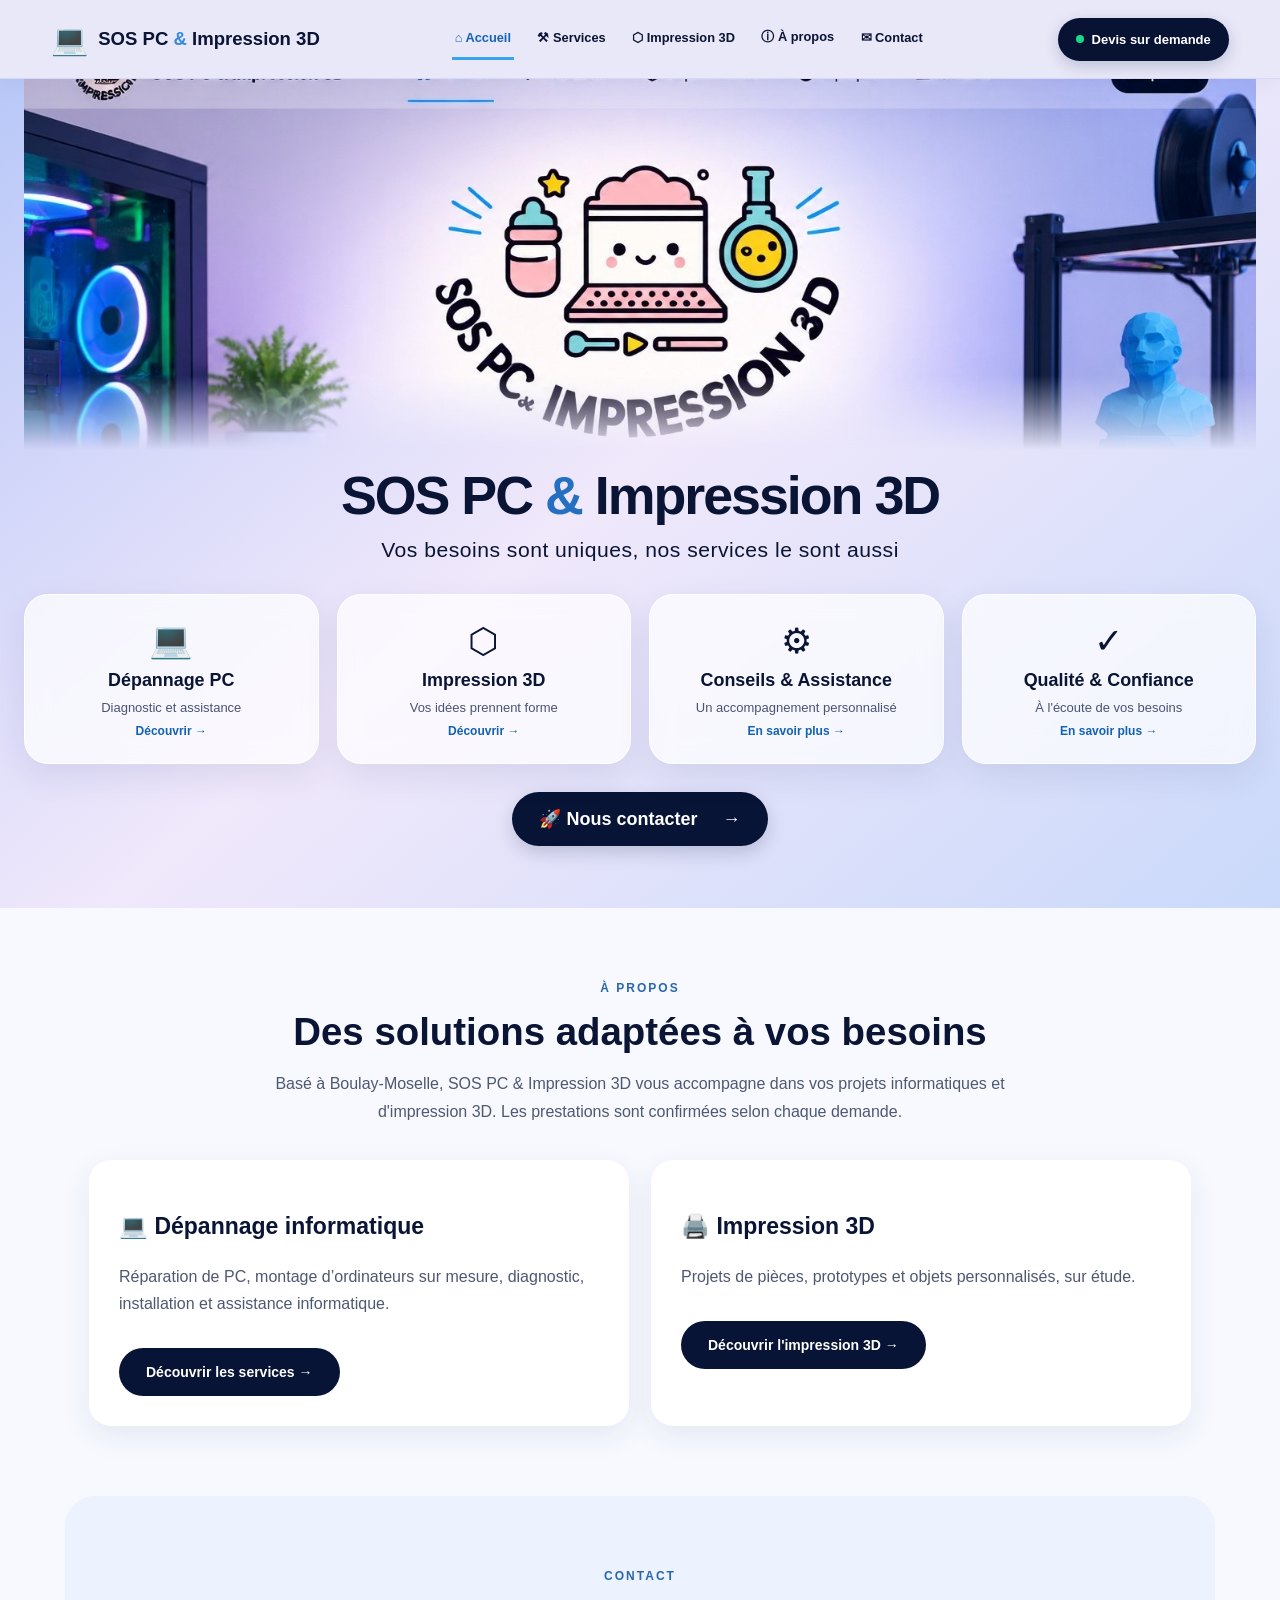
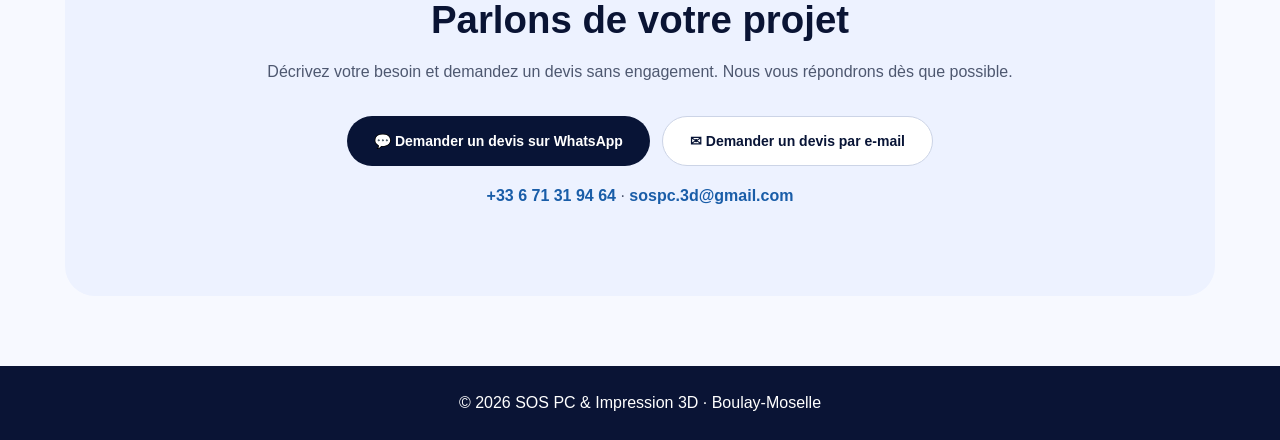
==== index.html @ 157f60ca "Restore original gaming PC and 3D printer hero background" ====
<!doctype html>
<html lang="fr"><head><meta charset="utf-8"><meta name="viewport" content="width=device-width,initial-scale=1"><meta name="theme-color" content="#e7e9ff"><meta name="description" content="Dépannage informatique et impression 3D à Boulay-Moselle. Demandez un devis par WhatsApp ou e-mail."><title>SOS PC & Impression 3D | Accueil</title><link rel="stylesheet" href="style.css"></head>
<body><header class="topbar"><a class="brand" href="index.html"><span class="brand-icon">💻</span><span>SOS PC <span class="amp">&</span> Impression 3D</span></a><nav aria-label="Navigation principale"><a class="active" href="index.html">⌂ Accueil</a><a href="informatique.html">⚒ Services</a><a href="impression-3d.html">⬡ Impression 3D</a><a href="#apropos">ⓘ À propos</a><a href="#contact">✉ Contact</a></nav><a class="availability" href="#contact"><span class="dot"></span>Devis sur demande</a></header>
<main><section class="new-hero" aria-labelledby="hero-title"><div class="hero-art" role="img" aria-label="Ordinateur gaming et imprimante 3D"></div><div class="hero-copy"><h1 id="hero-title">SOS PC <span>&amp;</span> Impression 3D</h1><p>Vos besoins sont uniques, nos services le sont aussi</p></div><div class="hero-cards"><a href="informatique.html" class="service-card"><span class="card-icon">💻</span><strong>Dépannage PC</strong><small>Diagnostic et assistance</small><span class="card-arrow">Découvrir →</span></a><a href="impression-3d.html" class="service-card"><span class="card-icon">⬡</span><strong>Impression 3D</strong><small>Vos idées prennent forme</small><span class="card-arrow">Découvrir →</span></a><a href="informatique.html" class="service-card"><span class="card-icon">⚙</span><strong>Conseils & Assistance</strong><small>Un accompagnement personnalisé</small><span class="card-arrow">En savoir plus →</span></a><a href="#apropos" class="service-card"><span class="card-icon">✓</span><strong>Qualité & Confiance</strong><small>À l'écoute de vos besoins</small><span class="card-arrow">En savoir plus →</span></a></div><a class="hero-cta" href="#contact">🚀 Nous contacter <span>→</span></a></section>
<section class="section" id="apropos"><div class="section-heading"><span class="eyebrow">À PROPOS</span><h2>Des solutions adaptées à vos besoins</h2><p>Basé à Boulay-Moselle, SOS PC & Impression 3D vous accompagne dans vos projets informatiques et d'impression 3D. Les prestations sont confirmées selon chaque demande.</p></div><div class="grid"><article class="tile"><h3>💻 Dépannage informatique</h3><p>Réparation de PC, montage d’ordinateurs sur mesure, diagnostic, installation et assistance informatique.</p><a class="btn" href="informatique.html">Découvrir les services →</a></article><article class="tile"><h3>🖨️ Impression 3D</h3><p>Projets de pièces, prototypes et objets personnalisés, sur étude.</p><a class="btn" href="impression-3d.html">Découvrir l'impression 3D →</a></article></div></section>
<section class="section contact-section" id="contact"><span class="eyebrow">CONTACT</span><h2>Parlons de votre projet</h2><p>Décrivez votre besoin et demandez un devis sans engagement. Nous vous répondrons dès que possible.</p><div class="contact-actions"><a class="btn" target="_blank" rel="noopener" href="https://wa.me/33671319464?text=Bonjour%2C%20je%20souhaite%20demander%20un%20devis%20%C3%A0%20SOS%20PC%20%26%20Impression%203D.">💬 Demander un devis sur WhatsApp</a><a class="btn btn-light" href="mailto:sospc.3d@gmail.com?subject=Demande%20de%20devis%20SOS%20PC">✉ Demander un devis par e-mail</a></div><p><a href="tel:+33671319464">+33 6 71 31 94 64</a> · <a href="mailto:sospc.3d@gmail.com">sospc.3d@gmail.com</a></p></section></main><footer>© 2026 SOS PC & Impression 3D · Boulay-Moselle</footer></body></html>
---- style.css ----
*{box-sizing:border-box}html{scroll-behavior:smooth}body{margin:0;font-family:Inter,Arial,sans-serif;color:#0a1434;background:#f7f9ff}a{text-decoration:none;color:inherit}.topbar{position:relative;z-index:2;display:flex;align-items:center;justify-content:space-between;gap:18px;padding:17px clamp(18px,4vw,62px);background:#e8e8f9;border-bottom:1px solid #d5d9f5;box-shadow:0 4px 24px #11153b0d}.brand{display:flex;align-items:center;gap:10px;font-size:clamp(15px,1.45vw,21px);font-weight:800;white-space:nowrap}.brand-icon{font-size:30px}.amp{color:#3887dc}.topbar nav{display:flex;align-items:center;gap:clamp(10px,1.6vw,28px)}.topbar nav a{font-size:clamp(12px,1vw,16px);font-weight:600;padding:12px 3px;border-bottom:3px solid transparent;white-space:nowrap;transition:color .2s,border-color .2s}.topbar nav a:hover,.topbar nav .active{color:#1764b4;border-color:#38a4eb}.availability{display:flex;align-items:center;gap:8px;background:#081333;color:white;border-radius:30px;padding:14px 18px;font-weight:700;font-size:13px;white-space:nowrap;box-shadow:0 5px 15px #07143b30}.dot{width:8px;height:8px;background:#18d889;border-radius:50%}.new-hero{position:relative;overflow:hidden;text-align:center;background:linear-gradient(140deg,#b9c8f8 0%,#f0e8fb 48%,#cad9fa 100%);padding:0 24px 62px}.hero-art{height:clamp(260px,29vw,450px);max-width:1536px;margin:0 auto;background-image:url('referencia.jpg');background-repeat:no-repeat;background-size:100% auto;background-position:center 10%;mask-image:linear-gradient(to bottom,black 80%,transparent 100%)}.hero-copy{position:relative;margin:-4px auto 28px}.hero-copy h1{font-size:clamp(35px,4.2vw,68px);letter-spacing:-2px;line-height:1.12;margin:0 0 13px}.hero-copy h1 span{color:#256fc1}.hero-copy p{font-size:clamp(16px,1.65vw,25px);letter-spacing:.5px;margin:0}.hero-cards{max-width:1290px;margin:32px auto 28px;display:grid;grid-template-columns:repeat(4,minmax(0,1fr));gap:18px}.service-card{display:flex;flex-direction:column;align-items:center;justify-content:center;min-height:170px;padding:24px 12px;background:#ffffffb8;border:1px solid #ffffffd9;border-radius:24px;box-shadow:0 12px 32px #222b6b18;backdrop-filter:blur(12px);transition:transform .2s,box-shadow .2s}.service-card:hover,.service-card:focus-visible{transform:translateY(-7px);box-shadow:0 18px 35px #222b6b2d;outline:2px solid #6bbaf3}.card-icon{font-size:35px;margin-bottom:9px}.service-card strong{font-size:clamp(15px,1.4vw,22px)}.service-card small{color:#495372;font-size:13px;margin:9px 0}.card-arrow{font-size:12px;color:#1262b1;font-weight:800}.hero-cta,.btn{display:inline-flex;align-items:center;justify-content:center;gap:10px;background:#081436;color:#fff;border-radius:40px;padding:16px 27px;font-weight:800;transition:transform .2s,background .2s}.hero-cta{font-size:18px;box-shadow:0 7px 18px #0814362b}.hero-cta:hover,.btn:hover{background:#165da8;transform:translateY(-2px)}.hero-cta span{margin-left:15px}.section{max-width:1150px;margin:auto;padding:70px 24px}.section-heading{text-align:center;max-width:760px;margin:0 auto 35px}.eyebrow{font-size:12px;letter-spacing:2px;color:#2867b0;font-weight:800}.section h1{font-size:clamp(32px,4vw,52px)}.section h2{font-size:clamp(28px,3vw,42px);margin:14px 0}.section p{line-height:1.7;color:#4e5870}.grid{display:grid;grid-template-columns:repeat(2,minmax(0,1fr));gap:22px}.tile{padding:30px;background:white;border-radius:22px;box-shadow:0 10px 30px #12275414}.tile h3{font-size:23px}.btn{margin-top:15px;font-size:14px}.btn-light{background:white;color:#081436;border:1px solid #ccd4e6}.btn-light:hover{color:white}.contact-section{text-align:center;background:#edf2ff;border-radius:30px;margin-bottom:70px}.contact-actions{display:flex;justify-content:center;flex-wrap:wrap;gap:12px}.contact-section p a{color:#195da8;font-weight:700}footer{background:#0a1435;color:white;text-align:center;padding:28px}.site-header{background:#eef4ff;padding:16px 5%;display:flex;justify-content:space-between;align-items:center;gap:15px;flex-wrap:wrap}.site-header strong{font-size:20px}.site-header nav{display:flex;gap:22px;flex-wrap:wrap}.site-header a:hover{color:#1686d3}input,textarea{display:block;width:100%;padding:13px;margin:10px 0 20px;border:1px solid #c5cce0;border-radius:10px;font:inherit}textarea{min-height:140px}.notice{background:#e6f3ff;padding:14px;border-radius:12px}@media(max-width:1100px){.topbar{flex-wrap:wrap;justify-content:center}.topbar nav{order:3;width:100%;justify-content:center;flex-wrap:wrap}.hero-art{height:clamp(230px,34vw,380px)}}@media(max-width:720px){.topbar{padding:14px}.brand{font-size:16px}.brand-icon{font-size:22px}.availability{padding:10px 12px;font-size:11px}.topbar nav{gap:12px}.topbar nav a{font-size:12px;padding:8px 0}.new-hero{padding:0 16px 45px}.hero-art{height:clamp(150px,32vw,230px);background-size:120% auto;background-position:center 12%}.hero-copy h1{letter-spacing:-1px}.hero-cards{grid-template-columns:repeat(2,minmax(0,1fr));gap:10px;margin-top:26px}.service-card{min-height:155px;padding:15px 8px;border-radius:17px}.card-icon{font-size:29px}.service-card strong{font-size:15px}.service-card small{font-size:11px}.section{padding:45px 18px}.grid{grid-template-columns:1fr}.contact-section{margin:0 12px 35px}.contact-actions{flex-direction:column}.site-header nav{gap:12px;font-size:14px}}@media(max-width:380px){.hero-cards{grid-template-columns:1fr}.topbar nav{gap:9px}.topbar nav a{font-size:11px}}
/* Clean hero: replace former background image containing duplicated navigation */
.hero-illustration{display:flex;align-items:center;justify-content:center;gap:clamp(24px,6vw,90px);padding:42px 12px 12px;min-height:220px}.hero-device{display:grid;place-items:center;width:clamp(100px,18vw,210px);height:clamp(100px,18vw,210px);font-size:clamp(65px,11vw,125px);background:#ffffff9e;border:1px solid #ffffff;border-radius:32px;box-shadow:0 12px 36px #253b6d24}.hero-divider{height:110px;width:2px;background:#7d95c6aa}.hero-copy h1 span{font-size:inherit;font-weight:inherit;line-height:inherit}.hero-copy{margin:15px auto 28px}@media(max-width:720px){.hero-illustration{min-height:140px;padding-top:25px;gap:18px}.hero-divider{height:65px}.hero-device{border-radius:20px}}
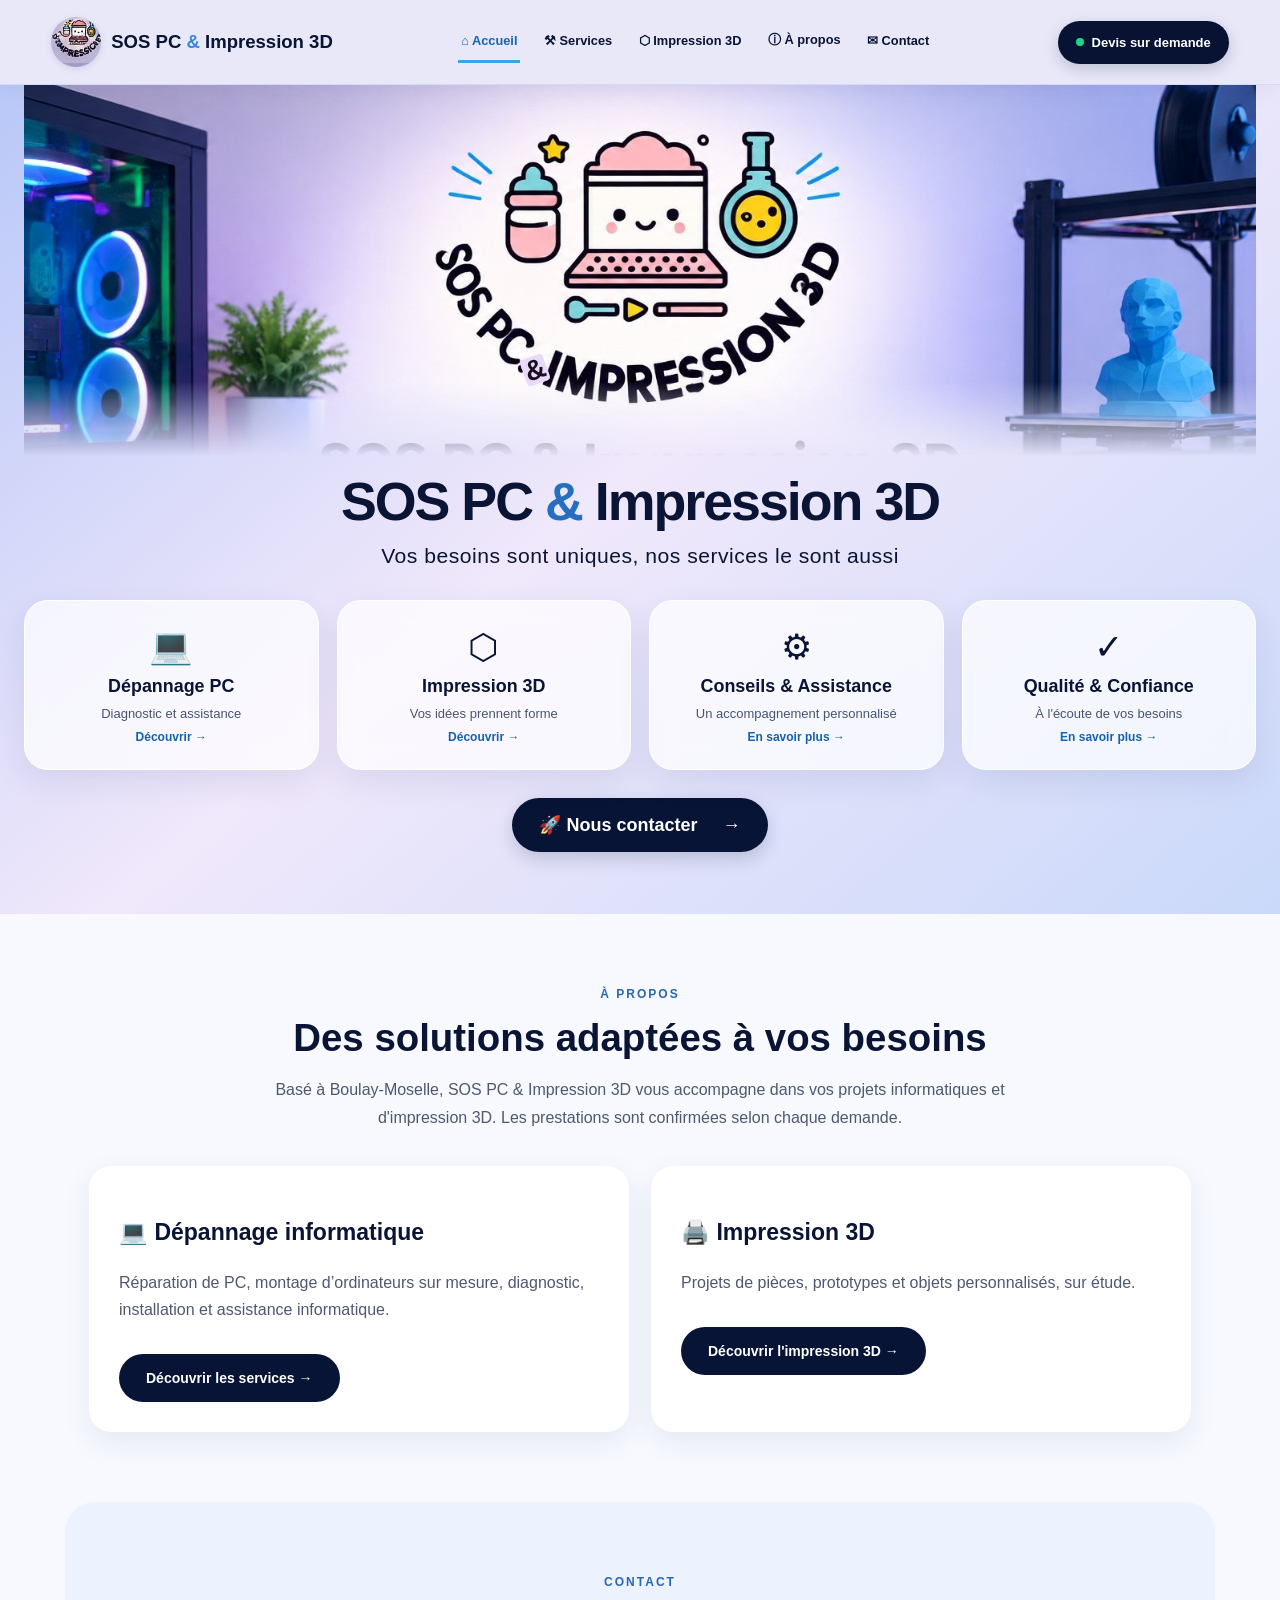
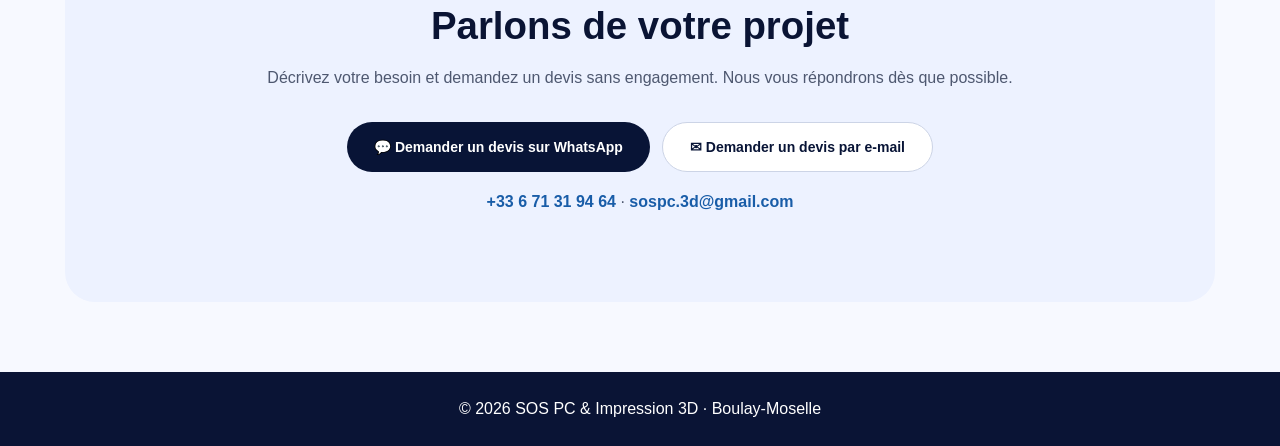
==== commit 95e2a813: "Ajustar logótipo no cabeçalho e enquadramento da imagem principal" ====
--- a/index.html
+++ b/index.html
@@ -1,6 +1,6 @@
 <!doctype html>
 <html lang="fr"><head><meta charset="utf-8"><meta name="viewport" content="width=device-width,initial-scale=1"><meta name="theme-color" content="#e7e9ff"><meta name="description" content="Dépannage informatique et impression 3D à Boulay-Moselle. Demandez un devis par WhatsApp ou e-mail."><title>SOS PC & Impression 3D | Accueil</title><link rel="stylesheet" href="style.css"></head>
-<body><header class="topbar"><a class="brand" href="index.html"><span class="brand-icon">💻</span><span>SOS PC <span class="amp">&</span> Impression 3D</span></a><nav aria-label="Navigation principale"><a class="active" href="index.html">⌂ Accueil</a><a href="informatique.html">⚒ Services</a><a href="impression-3d.html">⬡ Impression 3D</a><a href="#apropos">ⓘ À propos</a><a href="#contact">✉ Contact</a></nav><a class="availability" href="#contact"><span class="dot"></span>Devis sur demande</a></header>
+<body><header class="topbar"><a class="brand" href="index.html"><span class="brand-icon brand-original" role="img" aria-label="Logótipo SOS PC"></span><span>SOS PC <span class="amp">&</span> Impression 3D</span></a><nav aria-label="Navigation principale"><a class="active" href="index.html">⌂ Accueil</a><a href="informatique.html">⚒ Services</a><a href="impression-3d.html">⬡ Impression 3D</a><a href="#apropos">ⓘ À propos</a><a href="#contact">✉ Contact</a></nav><a class="availability" href="#contact"><span class="dot"></span>Devis sur demande</a></header>
 <main><section class="new-hero" aria-labelledby="hero-title"><div class="hero-art" role="img" aria-label="Ordinateur gaming et imprimante 3D"></div><div class="hero-copy"><h1 id="hero-title">SOS PC <span>&amp;</span> Impression 3D</h1><p>Vos besoins sont uniques, nos services le sont aussi</p></div><div class="hero-cards"><a href="informatique.html" class="service-card"><span class="card-icon">💻</span><strong>Dépannage PC</strong><small>Diagnostic et assistance</small><span class="card-arrow">Découvrir →</span></a><a href="impression-3d.html" class="service-card"><span class="card-icon">⬡</span><strong>Impression 3D</strong><small>Vos idées prennent forme</small><span class="card-arrow">Découvrir →</span></a><a href="informatique.html" class="service-card"><span class="card-icon">⚙</span><strong>Conseils & Assistance</strong><small>Un accompagnement personnalisé</small><span class="card-arrow">En savoir plus →</span></a><a href="#apropos" class="service-card"><span class="card-icon">✓</span><strong>Qualité & Confiance</strong><small>À l'écoute de vos besoins</small><span class="card-arrow">En savoir plus →</span></a></div><a class="hero-cta" href="#contact">🚀 Nous contacter <span>→</span></a></section>
 <section class="section" id="apropos"><div class="section-heading"><span class="eyebrow">À PROPOS</span><h2>Des solutions adaptées à vos besoins</h2><p>Basé à Boulay-Moselle, SOS PC & Impression 3D vous accompagne dans vos projets informatiques et d'impression 3D. Les prestations sont confirmées selon chaque demande.</p></div><div class="grid"><article class="tile"><h3>💻 Dépannage informatique</h3><p>Réparation de PC, montage d’ordinateurs sur mesure, diagnostic, installation et assistance informatique.</p><a class="btn" href="informatique.html">Découvrir les services →</a></article><article class="tile"><h3>🖨️ Impression 3D</h3><p>Projets de pièces, prototypes et objets personnalisés, sur étude.</p><a class="btn" href="impression-3d.html">Découvrir l'impression 3D →</a></article></div></section>
 <section class="section contact-section" id="contact"><span class="eyebrow">CONTACT</span><h2>Parlons de votre projet</h2><p>Décrivez votre besoin et demandez un devis sans engagement. Nous vous répondrons dès que possible.</p><div class="contact-actions"><a class="btn" target="_blank" rel="noopener" href="https://wa.me/33671319464?text=Bonjour%2C%20je%20souhaite%20demander%20un%20devis%20%C3%A0%20SOS%20PC%20%26%20Impression%203D.">💬 Demander un devis sur WhatsApp</a><a class="btn btn-light" href="mailto:sospc.3d@gmail.com?subject=Demande%20de%20devis%20SOS%20PC">✉ Demander un devis par e-mail</a></div><p><a href="tel:+33671319464">+33 6 71 31 94 64</a> · <a href="mailto:sospc.3d@gmail.com">sospc.3d@gmail.com</a></p></section></main><footer>© 2026 SOS PC & Impression 3D · Boulay-Moselle</footer></body></html>
--- a/style.css
+++ b/style.css
@@ -1,3 +1,10 @@
 *{box-sizing:border-box}html{scroll-behavior:smooth}body{margin:0;font-family:Inter,Arial,sans-serif;color:#0a1434;background:#f7f9ff}a{text-decoration:none;color:inherit}.topbar{position:relative;z-index:2;display:flex;align-items:center;justify-content:space-between;gap:18px;padding:17px clamp(18px,4vw,62px);background:#e8e8f9;border-bottom:1px solid #d5d9f5;box-shadow:0 4px 24px #11153b0d}.brand{display:flex;align-items:center;gap:10px;font-size:clamp(15px,1.45vw,21px);font-weight:800;white-space:nowrap}.brand-icon{font-size:30px}.amp{color:#3887dc}.topbar nav{display:flex;align-items:center;gap:clamp(10px,1.6vw,28px)}.topbar nav a{font-size:clamp(12px,1vw,16px);font-weight:600;padding:12px 3px;border-bottom:3px solid transparent;white-space:nowrap;transition:color .2s,border-color .2s}.topbar nav a:hover,.topbar nav .active{color:#1764b4;border-color:#38a4eb}.availability{display:flex;align-items:center;gap:8px;background:#081333;color:white;border-radius:30px;padding:14px 18px;font-weight:700;font-size:13px;white-space:nowrap;box-shadow:0 5px 15px #07143b30}.dot{width:8px;height:8px;background:#18d889;border-radius:50%}.new-hero{position:relative;overflow:hidden;text-align:center;background:linear-gradient(140deg,#b9c8f8 0%,#f0e8fb 48%,#cad9fa 100%);padding:0 24px 62px}.hero-art{height:clamp(260px,29vw,450px);max-width:1536px;margin:0 auto;background-image:url('referencia.jpg');background-repeat:no-repeat;background-size:100% auto;background-position:center 10%;mask-image:linear-gradient(to bottom,black 80%,transparent 100%)}.hero-copy{position:relative;margin:-4px auto 28px}.hero-copy h1{font-size:clamp(35px,4.2vw,68px);letter-spacing:-2px;line-height:1.12;margin:0 0 13px}.hero-copy h1 span{color:#256fc1}.hero-copy p{font-size:clamp(16px,1.65vw,25px);letter-spacing:.5px;margin:0}.hero-cards{max-width:1290px;margin:32px auto 28px;display:grid;grid-template-columns:repeat(4,minmax(0,1fr));gap:18px}.service-card{display:flex;flex-direction:column;align-items:center;justify-content:center;min-height:170px;padding:24px 12px;background:#ffffffb8;border:1px solid #ffffffd9;border-radius:24px;box-shadow:0 12px 32px #222b6b18;backdrop-filter:blur(12px);transition:transform .2s,box-shadow .2s}.service-card:hover,.service-card:focus-visible{transform:translateY(-7px);box-shadow:0 18px 35px #222b6b2d;outline:2px solid #6bbaf3}.card-icon{font-size:35px;margin-bottom:9px}.service-card strong{font-size:clamp(15px,1.4vw,22px)}.service-card small{color:#495372;font-size:13px;margin:9px 0}.card-arrow{font-size:12px;color:#1262b1;font-weight:800}.hero-cta,.btn{display:inline-flex;align-items:center;justify-content:center;gap:10px;background:#081436;color:#fff;border-radius:40px;padding:16px 27px;font-weight:800;transition:transform .2s,background .2s}.hero-cta{font-size:18px;box-shadow:0 7px 18px #0814362b}.hero-cta:hover,.btn:hover{background:#165da8;transform:translateY(-2px)}.hero-cta span{margin-left:15px}.section{max-width:1150px;margin:auto;padding:70px 24px}.section-heading{text-align:center;max-width:760px;margin:0 auto 35px}.eyebrow{font-size:12px;letter-spacing:2px;color:#2867b0;font-weight:800}.section h1{font-size:clamp(32px,4vw,52px)}.section h2{font-size:clamp(28px,3vw,42px);margin:14px 0}.section p{line-height:1.7;color:#4e5870}.grid{display:grid;grid-template-columns:repeat(2,minmax(0,1fr));gap:22px}.tile{padding:30px;background:white;border-radius:22px;box-shadow:0 10px 30px #12275414}.tile h3{font-size:23px}.btn{margin-top:15px;font-size:14px}.btn-light{background:white;color:#081436;border:1px solid #ccd4e6}.btn-light:hover{color:white}.contact-section{text-align:center;background:#edf2ff;border-radius:30px;margin-bottom:70px}.contact-actions{display:flex;justify-content:center;flex-wrap:wrap;gap:12px}.contact-section p a{color:#195da8;font-weight:700}footer{background:#0a1435;color:white;text-align:center;padding:28px}.site-header{background:#eef4ff;padding:16px 5%;display:flex;justify-content:space-between;align-items:center;gap:15px;flex-wrap:wrap}.site-header strong{font-size:20px}.site-header nav{display:flex;gap:22px;flex-wrap:wrap}.site-header a:hover{color:#1686d3}input,textarea{display:block;width:100%;padding:13px;margin:10px 0 20px;border:1px solid #c5cce0;border-radius:10px;font:inherit}textarea{min-height:140px}.notice{background:#e6f3ff;padding:14px;border-radius:12px}@media(max-width:1100px){.topbar{flex-wrap:wrap;justify-content:center}.topbar nav{order:3;width:100%;justify-content:center;flex-wrap:wrap}.hero-art{height:clamp(230px,34vw,380px)}}@media(max-width:720px){.topbar{padding:14px}.brand{font-size:16px}.brand-icon{font-size:22px}.availability{padding:10px 12px;font-size:11px}.topbar nav{gap:12px}.topbar nav a{font-size:12px;padding:8px 0}.new-hero{padding:0 16px 45px}.hero-art{height:clamp(150px,32vw,230px);background-size:120% auto;background-position:center 12%}.hero-copy h1{letter-spacing:-1px}.hero-cards{grid-template-columns:repeat(2,minmax(0,1fr));gap:10px;margin-top:26px}.service-card{min-height:155px;padding:15px 8px;border-radius:17px}.card-icon{font-size:29px}.service-card strong{font-size:15px}.service-card small{font-size:11px}.section{padding:45px 18px}.grid{grid-template-columns:1fr}.contact-section{margin:0 12px 35px}.contact-actions{flex-direction:column}.site-header nav{gap:12px;font-size:14px}}@media(max-width:380px){.hero-cards{grid-template-columns:1fr}.topbar nav{gap:9px}.topbar nav a{font-size:11px}}
 /* Clean hero: replace former background image containing duplicated navigation */
 .hero-illustration{display:flex;align-items:center;justify-content:center;gap:clamp(24px,6vw,90px);padding:42px 12px 12px;min-height:220px}.hero-device{display:grid;place-items:center;width:clamp(100px,18vw,210px);height:clamp(100px,18vw,210px);font-size:clamp(65px,11vw,125px);background:#ffffff9e;border:1px solid #ffffff;border-radius:32px;box-shadow:0 12px 36px #253b6d24}.hero-divider{height:110px;width:2px;background:#7d95c6aa}.hero-copy h1 span{font-size:inherit;font-weight:inherit;line-height:inherit}.hero-copy{margin:15px auto 28px}@media(max-width:720px){.hero-illustration{min-height:140px;padding-top:25px;gap:18px}.hero-divider{height:65px}.hero-device{border-radius:20px}}
+
+/* Ajustes do cabeçalho e do enquadramento da imagem original. */
+.brand-original{display:inline-block;flex:0 0 50px;width:50px;height:50px;border-radius:50%;background-image:url('referencia.jpg');background-repeat:no-repeat;background-size:930px auto;background-position:-35px -10px;background-color:#f6eafb;box-shadow:0 2px 7px #1321541a}
+.hero-art{position:relative;background-position:center 19%;}
+/* Reforçar o & minúsculo incorporado no desenho original, sem substituir a imagem. */
+.hero-art::after{content:"&";position:absolute;left:40.5%;top:73%;font-family:Arial,sans-serif;font-size:clamp(19px,2.2vw,34px);font-weight:900;line-height:1;color:#181020;transform:rotate(-20deg);background:#e9dafa;border-radius:4px;padding:0 2px}
+@media(max-width:720px){.brand-original{flex-basis:42px;width:42px;height:42px;background-size:780px auto;background-position:-29px -8px}.hero-art{background-position:center 22%}.hero-art::after{top:69%;left:39%;font-size:clamp(12px,3vw,22px)}}
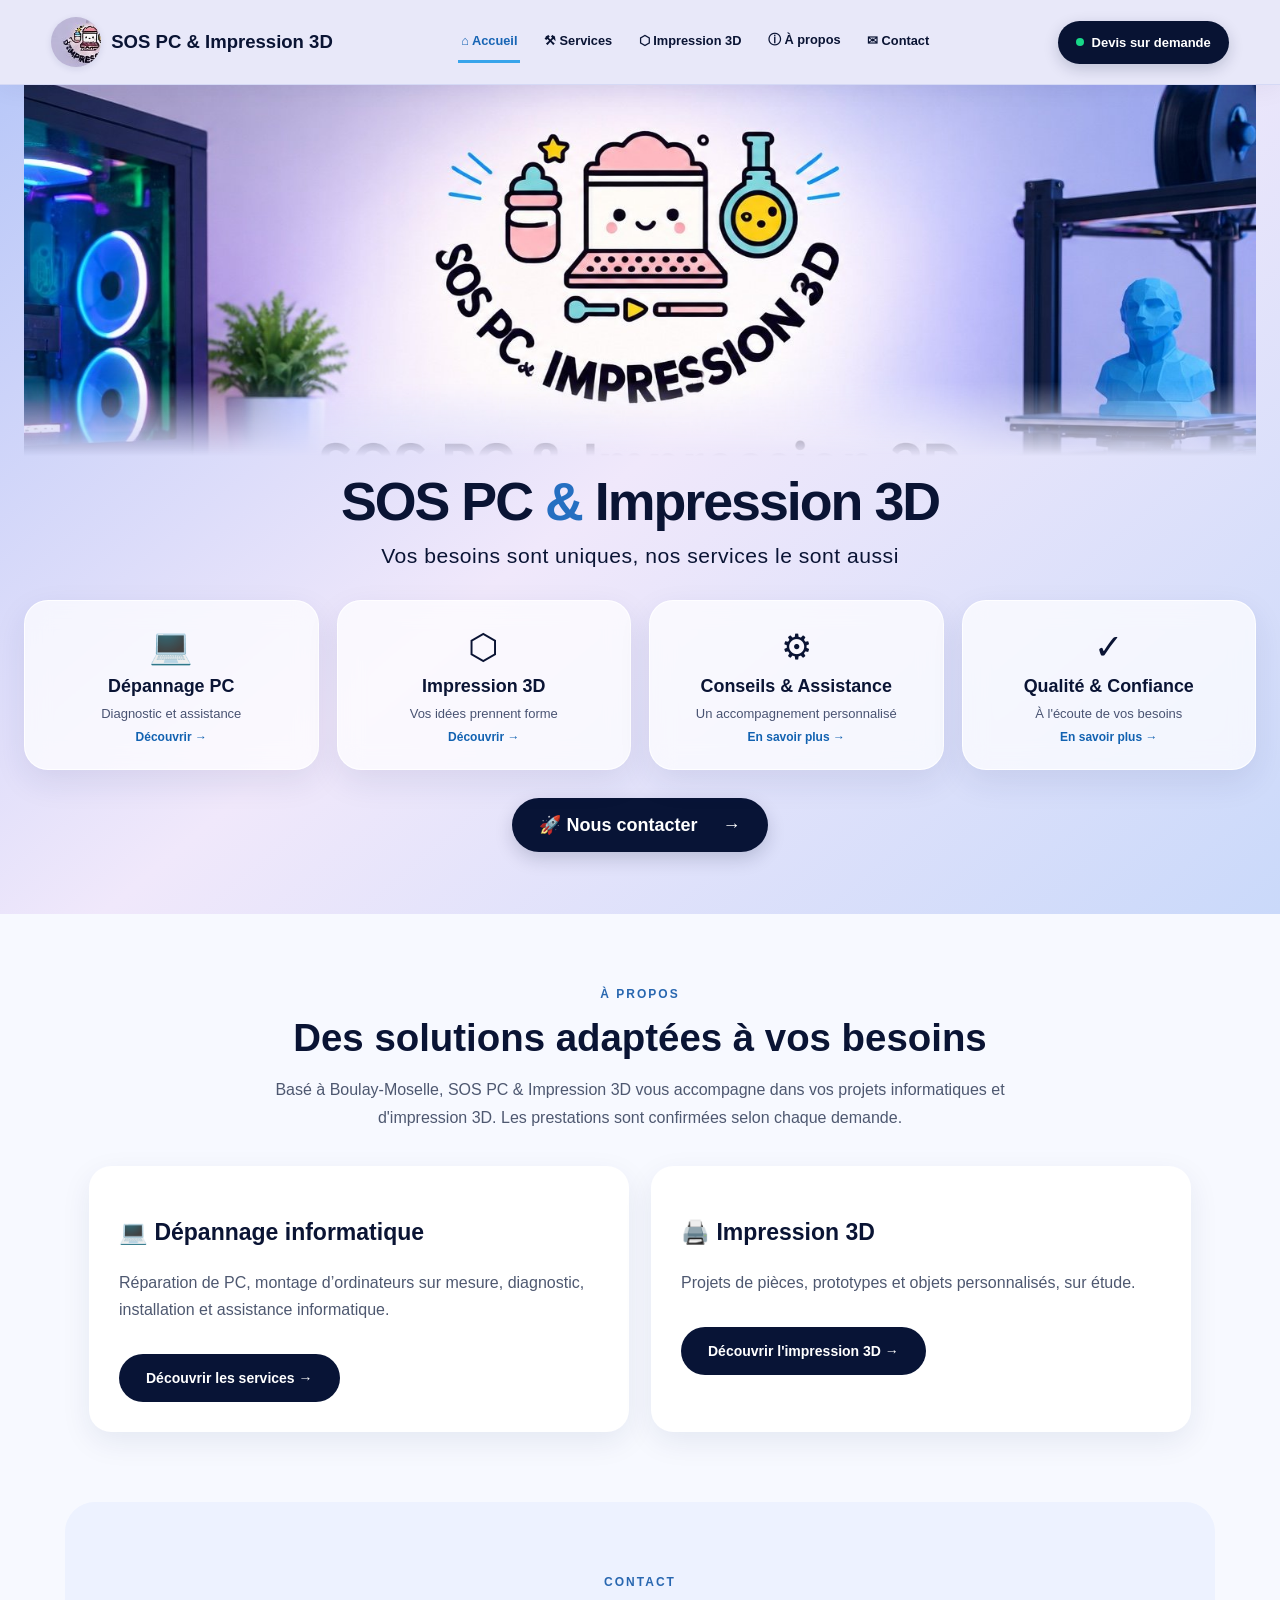
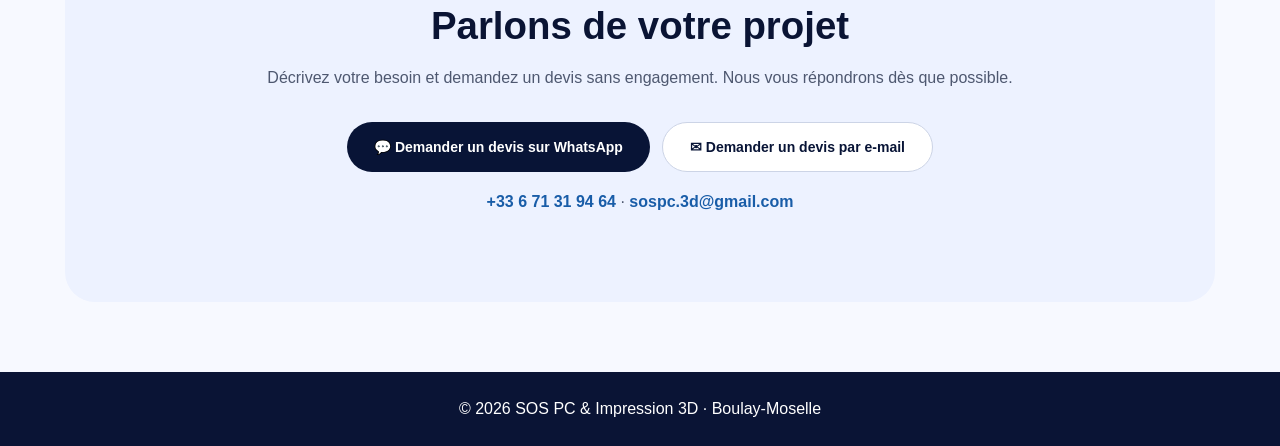
==== commit 22c147ee: "Configure original app logo for iPhone and Android" ====
--- a/index.html
+++ b/index.html
@@ -1,5 +1,5 @@
 <!doctype html>
-<html lang="fr"><head><meta charset="utf-8"><meta name="viewport" content="width=device-width,initial-scale=1"><meta name="theme-color" content="#e7e9ff"><meta name="description" content="Dépannage informatique et impression 3D à Boulay-Moselle. Demandez un devis par WhatsApp ou e-mail."><title>SOS PC & Impression 3D | Accueil</title><link rel="stylesheet" href="style.css"></head>
+<html lang="fr"><head><meta charset="utf-8"><meta name="viewport" content="width=device-width,initial-scale=1"><meta name="theme-color" content="#e7e9ff"><meta name="description" content="Dépannage informatique et impression 3D à Boulay-Moselle. Demandez un devis par WhatsApp ou e-mail."><title>SOS PC & Impression 3D | Accueil</title><link rel="stylesheet" href="style.css"><link rel="icon" type="image/png" sizes="32x32" href="/favicon-32.png?v=20261013"><link rel="apple-touch-icon" sizes="180x180" href="/apple-touch-icon.png?v=20261013"><link rel="manifest" href="/site.webmanifest?v=20261013"><meta name="apple-mobile-web-app-capable" content="yes"><meta name="apple-mobile-web-app-title" content="SOS PC & Impression 3D"></head>
 <body><header class="topbar"><a class="brand" href="index.html"><span class="brand-icon brand-original" role="img" aria-label="Logótipo SOS PC"></span><span>SOS PC <span class="amp">&</span> Impression 3D</span></a><nav aria-label="Navigation principale"><a class="active" href="index.html">⌂ Accueil</a><a href="informatique.html">⚒ Services</a><a href="impression-3d.html">⬡ Impression 3D</a><a href="#apropos">ⓘ À propos</a><a href="#contact">✉ Contact</a></nav><a class="availability" href="#contact"><span class="dot"></span>Devis sur demande</a></header>
 <main><section class="new-hero" aria-labelledby="hero-title"><div class="hero-art" role="img" aria-label="Ordinateur gaming et imprimante 3D"></div><div class="hero-copy"><h1 id="hero-title">SOS PC <span>&amp;</span> Impression 3D</h1><p>Vos besoins sont uniques, nos services le sont aussi</p></div><div class="hero-cards"><a href="informatique.html" class="service-card"><span class="card-icon">💻</span><strong>Dépannage PC</strong><small>Diagnostic et assistance</small><span class="card-arrow">Découvrir →</span></a><a href="impression-3d.html" class="service-card"><span class="card-icon">⬡</span><strong>Impression 3D</strong><small>Vos idées prennent forme</small><span class="card-arrow">Découvrir →</span></a><a href="informatique.html" class="service-card"><span class="card-icon">⚙</span><strong>Conseils & Assistance</strong><small>Un accompagnement personnalisé</small><span class="card-arrow">En savoir plus →</span></a><a href="#apropos" class="service-card"><span class="card-icon">✓</span><strong>Qualité & Confiance</strong><small>À l'écoute de vos besoins</small><span class="card-arrow">En savoir plus →</span></a></div><a class="hero-cta" href="#contact">🚀 Nous contacter <span>→</span></a></section>
 <section class="section" id="apropos"><div class="section-heading"><span class="eyebrow">À PROPOS</span><h2>Des solutions adaptées à vos besoins</h2><p>Basé à Boulay-Moselle, SOS PC & Impression 3D vous accompagne dans vos projets informatiques et d'impression 3D. Les prestations sont confirmées selon chaque demande.</p></div><div class="grid"><article class="tile"><h3>💻 Dépannage informatique</h3><p>Réparation de PC, montage d’ordinateurs sur mesure, diagnostic, installation et assistance informatique.</p><a class="btn" href="informatique.html">Découvrir les services →</a></article><article class="tile"><h3>🖨️ Impression 3D</h3><p>Projets de pièces, prototypes et objets personnalisés, sur étude.</p><a class="btn" href="impression-3d.html">Découvrir l'impression 3D →</a></article></div></section>
--- a/style.css
+++ b/style.css
@@ -1,4 +1,4 @@
-*{box-sizing:border-box}html{scroll-behavior:smooth}body{margin:0;font-family:Inter,Arial,sans-serif;color:#0a1434;background:#f7f9ff}a{text-decoration:none;color:inherit}.topbar{position:relative;z-index:2;display:flex;align-items:center;justify-content:space-between;gap:18px;padding:17px clamp(18px,4vw,62px);background:#e8e8f9;border-bottom:1px solid #d5d9f5;box-shadow:0 4px 24px #11153b0d}.brand{display:flex;align-items:center;gap:10px;font-size:clamp(15px,1.45vw,21px);font-weight:800;white-space:nowrap}.brand-icon{font-size:30px}.amp{color:#3887dc}.topbar nav{display:flex;align-items:center;gap:clamp(10px,1.6vw,28px)}.topbar nav a{font-size:clamp(12px,1vw,16px);font-weight:600;padding:12px 3px;border-bottom:3px solid transparent;white-space:nowrap;transition:color .2s,border-color .2s}.topbar nav a:hover,.topbar nav .active{color:#1764b4;border-color:#38a4eb}.availability{display:flex;align-items:center;gap:8px;background:#081333;color:white;border-radius:30px;padding:14px 18px;font-weight:700;font-size:13px;white-space:nowrap;box-shadow:0 5px 15px #07143b30}.dot{width:8px;height:8px;background:#18d889;border-radius:50%}.new-hero{position:relative;overflow:hidden;text-align:center;background:linear-gradient(140deg,#b9c8f8 0%,#f0e8fb 48%,#cad9fa 100%);padding:0 24px 62px}.hero-art{height:clamp(260px,29vw,450px);max-width:1536px;margin:0 auto;background-image:url('referencia.jpg');background-repeat:no-repeat;background-size:100% auto;background-position:center 10%;mask-image:linear-gradient(to bottom,black 80%,transparent 100%)}.hero-copy{position:relative;margin:-4px auto 28px}.hero-copy h1{font-size:clamp(35px,4.2vw,68px);letter-spacing:-2px;line-height:1.12;margin:0 0 13px}.hero-copy h1 span{color:#256fc1}.hero-copy p{font-size:clamp(16px,1.65vw,25px);letter-spacing:.5px;margin:0}.hero-cards{max-width:1290px;margin:32px auto 28px;display:grid;grid-template-columns:repeat(4,minmax(0,1fr));gap:18px}.service-card{display:flex;flex-direction:column;align-items:center;justify-content:center;min-height:170px;padding:24px 12px;background:#ffffffb8;border:1px solid #ffffffd9;border-radius:24px;box-shadow:0 12px 32px #222b6b18;backdrop-filter:blur(12px);transition:transform .2s,box-shadow .2s}.service-card:hover,.service-card:focus-visible{transform:translateY(-7px);box-shadow:0 18px 35px #222b6b2d;outline:2px solid #6bbaf3}.card-icon{font-size:35px;margin-bottom:9px}.service-card strong{font-size:clamp(15px,1.4vw,22px)}.service-card small{color:#495372;font-size:13px;margin:9px 0}.card-arrow{font-size:12px;color:#1262b1;font-weight:800}.hero-cta,.btn{display:inline-flex;align-items:center;justify-content:center;gap:10px;background:#081436;color:#fff;border-radius:40px;padding:16px 27px;font-weight:800;transition:transform .2s,background .2s}.hero-cta{font-size:18px;box-shadow:0 7px 18px #0814362b}.hero-cta:hover,.btn:hover{background:#165da8;transform:translateY(-2px)}.hero-cta span{margin-left:15px}.section{max-width:1150px;margin:auto;padding:70px 24px}.section-heading{text-align:center;max-width:760px;margin:0 auto 35px}.eyebrow{font-size:12px;letter-spacing:2px;color:#2867b0;font-weight:800}.section h1{font-size:clamp(32px,4vw,52px)}.section h2{font-size:clamp(28px,3vw,42px);margin:14px 0}.section p{line-height:1.7;color:#4e5870}.grid{display:grid;grid-template-columns:repeat(2,minmax(0,1fr));gap:22px}.tile{padding:30px;background:white;border-radius:22px;box-shadow:0 10px 30px #12275414}.tile h3{font-size:23px}.btn{margin-top:15px;font-size:14px}.btn-light{background:white;color:#081436;border:1px solid #ccd4e6}.btn-light:hover{color:white}.contact-section{text-align:center;background:#edf2ff;border-radius:30px;margin-bottom:70px}.contact-actions{display:flex;justify-content:center;flex-wrap:wrap;gap:12px}.contact-section p a{color:#195da8;font-weight:700}footer{background:#0a1435;color:white;text-align:center;padding:28px}.site-header{background:#eef4ff;padding:16px 5%;display:flex;justify-content:space-between;align-items:center;gap:15px;flex-wrap:wrap}.site-header strong{font-size:20px}.site-header nav{display:flex;gap:22px;flex-wrap:wrap}.site-header a:hover{color:#1686d3}input,textarea{display:block;width:100%;padding:13px;margin:10px 0 20px;border:1px solid #c5cce0;border-radius:10px;font:inherit}textarea{min-height:140px}.notice{background:#e6f3ff;padding:14px;border-radius:12px}@media(max-width:1100px){.topbar{flex-wrap:wrap;justify-content:center}.topbar nav{order:3;width:100%;justify-content:center;flex-wrap:wrap}.hero-art{height:clamp(230px,34vw,380px)}}@media(max-width:720px){.topbar{padding:14px}.brand{font-size:16px}.brand-icon{font-size:22px}.availability{padding:10px 12px;font-size:11px}.topbar nav{gap:12px}.topbar nav a{font-size:12px;padding:8px 0}.new-hero{padding:0 16px 45px}.hero-art{height:clamp(150px,32vw,230px);background-size:120% auto;background-position:center 12%}.hero-copy h1{letter-spacing:-1px}.hero-cards{grid-template-columns:repeat(2,minmax(0,1fr));gap:10px;margin-top:26px}.service-card{min-height:155px;padding:15px 8px;border-radius:17px}.card-icon{font-size:29px}.service-card strong{font-size:15px}.service-card small{font-size:11px}.section{padding:45px 18px}.grid{grid-template-columns:1fr}.contact-section{margin:0 12px 35px}.contact-actions{flex-direction:column}.site-header nav{gap:12px;font-size:14px}}@media(max-width:380px){.hero-cards{grid-template-columns:1fr}.topbar nav{gap:9px}.topbar nav a{font-size:11px}}
+*{box-sizing:border-box}html{scroll-behavior:smooth}body{margin:0;font-family:Inter,Arial,sans-serif;color:#0a1434;background:#f7f9ff}a{text-decoration:none;color:inherit}.topbar{position:relative;z-index:2;display:flex;align-items:center;justify-content:space-between;gap:18px;padding:17px clamp(18px,4vw,62px);background:#e8e8f9;border-bottom:1px solid #d5d9f5;box-shadow:0 4px 24px #11153b0d}.brand{display:flex;align-items:center;gap:10px;font-size:clamp(15px,1.45vw,21px);font-weight:800;white-space:nowrap}.brand-icon{font-size:30px}.amp{color:inherit}.topbar nav{display:flex;align-items:center;gap:clamp(10px,1.6vw,28px)}.topbar nav a{font-size:clamp(12px,1vw,16px);font-weight:600;padding:12px 3px;border-bottom:3px solid transparent;white-space:nowrap;transition:color .2s,border-color .2s}.topbar nav a:hover,.topbar nav .active{color:#1764b4;border-color:#38a4eb}.availability{display:flex;align-items:center;gap:8px;background:#081333;color:white;border-radius:30px;padding:14px 18px;font-weight:700;font-size:13px;white-space:nowrap;box-shadow:0 5px 15px #07143b30}.dot{width:8px;height:8px;background:#18d889;border-radius:50%}.new-hero{position:relative;overflow:hidden;text-align:center;background:linear-gradient(140deg,#b9c8f8 0%,#f0e8fb 48%,#cad9fa 100%);padding:0 24px 62px}.hero-art{height:clamp(260px,29vw,450px);max-width:1536px;margin:0 auto;background-image:url('referencia.jpg');background-repeat:no-repeat;background-size:100% auto;background-position:center 10%;mask-image:linear-gradient(to bottom,black 80%,transparent 100%)}.hero-copy{position:relative;margin:-4px auto 28px}.hero-copy h1{font-size:clamp(35px,4.2vw,68px);letter-spacing:-2px;line-height:1.12;margin:0 0 13px}.hero-copy h1 span{color:#256fc1}.hero-copy p{font-size:clamp(16px,1.65vw,25px);letter-spacing:.5px;margin:0}.hero-cards{max-width:1290px;margin:32px auto 28px;display:grid;grid-template-columns:repeat(4,minmax(0,1fr));gap:18px}.service-card{display:flex;flex-direction:column;align-items:center;justify-content:center;min-height:170px;padding:24px 12px;background:#ffffffb8;border:1px solid #ffffffd9;border-radius:24px;box-shadow:0 12px 32px #222b6b18;backdrop-filter:blur(12px);transition:transform .2s,box-shadow .2s}.service-card:hover,.service-card:focus-visible{transform:translateY(-7px);box-shadow:0 18px 35px #222b6b2d;outline:2px solid #6bbaf3}.card-icon{font-size:35px;margin-bottom:9px}.service-card strong{font-size:clamp(15px,1.4vw,22px)}.service-card small{color:#495372;font-size:13px;margin:9px 0}.card-arrow{font-size:12px;color:#1262b1;font-weight:800}.hero-cta,.btn{display:inline-flex;align-items:center;justify-content:center;gap:10px;background:#081436;color:#fff;border-radius:40px;padding:16px 27px;font-weight:800;transition:transform .2s,background .2s}.hero-cta{font-size:18px;box-shadow:0 7px 18px #0814362b}.hero-cta:hover,.btn:hover{background:#165da8;transform:translateY(-2px)}.hero-cta span{margin-left:15px}.section{max-width:1150px;margin:auto;padding:70px 24px}.section-heading{text-align:center;max-width:760px;margin:0 auto 35px}.eyebrow{font-size:12px;letter-spacing:2px;color:#2867b0;font-weight:800}.section h1{font-size:clamp(32px,4vw,52px)}.section h2{font-size:clamp(28px,3vw,42px);margin:14px 0}.section p{line-height:1.7;color:#4e5870}.grid{display:grid;grid-template-columns:repeat(2,minmax(0,1fr));gap:22px}.tile{padding:30px;background:white;border-radius:22px;box-shadow:0 10px 30px #12275414}.tile h3{font-size:23px}.btn{margin-top:15px;font-size:14px}.btn-light{background:white;color:#081436;border:1px solid #ccd4e6}.btn-light:hover{color:white}.contact-section{text-align:center;background:#edf2ff;border-radius:30px;margin-bottom:70px}.contact-actions{display:flex;justify-content:center;flex-wrap:wrap;gap:12px}.contact-section p a{color:#195da8;font-weight:700}footer{background:#0a1435;color:white;text-align:center;padding:28px}.site-header{background:#eef4ff;padding:16px 5%;display:flex;justify-content:space-between;align-items:center;gap:15px;flex-wrap:wrap}.site-header strong{font-size:20px}.site-header nav{display:flex;gap:22px;flex-wrap:wrap}.site-header a:hover{color:#1686d3}input,textarea{display:block;width:100%;padding:13px;margin:10px 0 20px;border:1px solid #c5cce0;border-radius:10px;font:inherit}textarea{min-height:140px}.notice{background:#e6f3ff;padding:14px;border-radius:12px}@media(max-width:1100px){.topbar{flex-wrap:wrap;justify-content:center}.topbar nav{order:3;width:100%;justify-content:center;flex-wrap:wrap}.hero-art{height:clamp(230px,34vw,380px)}}@media(max-width:720px){.topbar{padding:14px}.brand{font-size:16px}.brand-icon{font-size:22px}.availability{padding:10px 12px;font-size:11px}.topbar nav{gap:12px}.topbar nav a{font-size:12px;padding:8px 0}.new-hero{padding:0 16px 45px}.hero-art{height:clamp(150px,32vw,230px);background-size:120% auto;background-position:center 12%}.hero-copy h1{letter-spacing:-1px}.hero-cards{grid-template-columns:repeat(2,minmax(0,1fr));gap:10px;margin-top:26px}.service-card{min-height:155px;padding:15px 8px;border-radius:17px}.card-icon{font-size:29px}.service-card strong{font-size:15px}.service-card small{font-size:11px}.section{padding:45px 18px}.grid{grid-template-columns:1fr}.contact-section{margin:0 12px 35px}.contact-actions{flex-direction:column}.site-header nav{gap:12px;font-size:14px}}@media(max-width:380px){.hero-cards{grid-template-columns:1fr}.topbar nav{gap:9px}.topbar nav a{font-size:11px}}
 /* Clean hero: replace former background image containing duplicated navigation */
 .hero-illustration{display:flex;align-items:center;justify-content:center;gap:clamp(24px,6vw,90px);padding:42px 12px 12px;min-height:220px}.hero-device{display:grid;place-items:center;width:clamp(100px,18vw,210px);height:clamp(100px,18vw,210px);font-size:clamp(65px,11vw,125px);background:#ffffff9e;border:1px solid #ffffff;border-radius:32px;box-shadow:0 12px 36px #253b6d24}.hero-divider{height:110px;width:2px;background:#7d95c6aa}.hero-copy h1 span{font-size:inherit;font-weight:inherit;line-height:inherit}.hero-copy{margin:15px auto 28px}@media(max-width:720px){.hero-illustration{min-height:140px;padding-top:25px;gap:18px}.hero-divider{height:65px}.hero-device{border-radius:20px}}
 
@@ -6,5 +6,10 @@
 .brand-original{display:inline-block;flex:0 0 50px;width:50px;height:50px;border-radius:50%;background-image:url('referencia.jpg');background-repeat:no-repeat;background-size:930px auto;background-position:-35px -10px;background-color:#f6eafb;box-shadow:0 2px 7px #1321541a}
 .hero-art{position:relative;background-position:center 19%;}
 /* Reforçar o & minúsculo incorporado no desenho original, sem substituir a imagem. */
-.hero-art::after{content:"&";position:absolute;left:40.5%;top:73%;font-family:Arial,sans-serif;font-size:clamp(19px,2.2vw,34px);font-weight:900;line-height:1;color:#181020;transform:rotate(-20deg);background:#e9dafa;border-radius:4px;padding:0 2px}
+.hero-art::after{content:"&";position:absolute;left:40.5%;top:73%;font-family:Arial,sans-serif;font-size:clamp(19px,2.2vw,34px);font-weight:900;line-height:1;color:#1c121d;transform:rotate(-20deg);background:transparent;padding:0;text-shadow:none;pointer-events:none}
 @media(max-width:720px){.brand-original{flex-basis:42px;width:42px;height:42px;background-size:780px auto;background-position:-29px -8px}.hero-art{background-position:center 22%}.hero-art::after{top:69%;left:39%;font-size:clamp(12px,3vw,22px)}}
+
+/* Refined original brand crop, preserving the approved artwork. */
+.brand-original{background-position:-24px -4px;background-size:930px auto;background-color:#e8e8f9;border-radius:50%;image-rendering:auto;}
+.hero-art::after{content:none!important;}
+@media(max-width:720px){.brand-original{background-size:780px auto;background-position:-20px -3px;}}
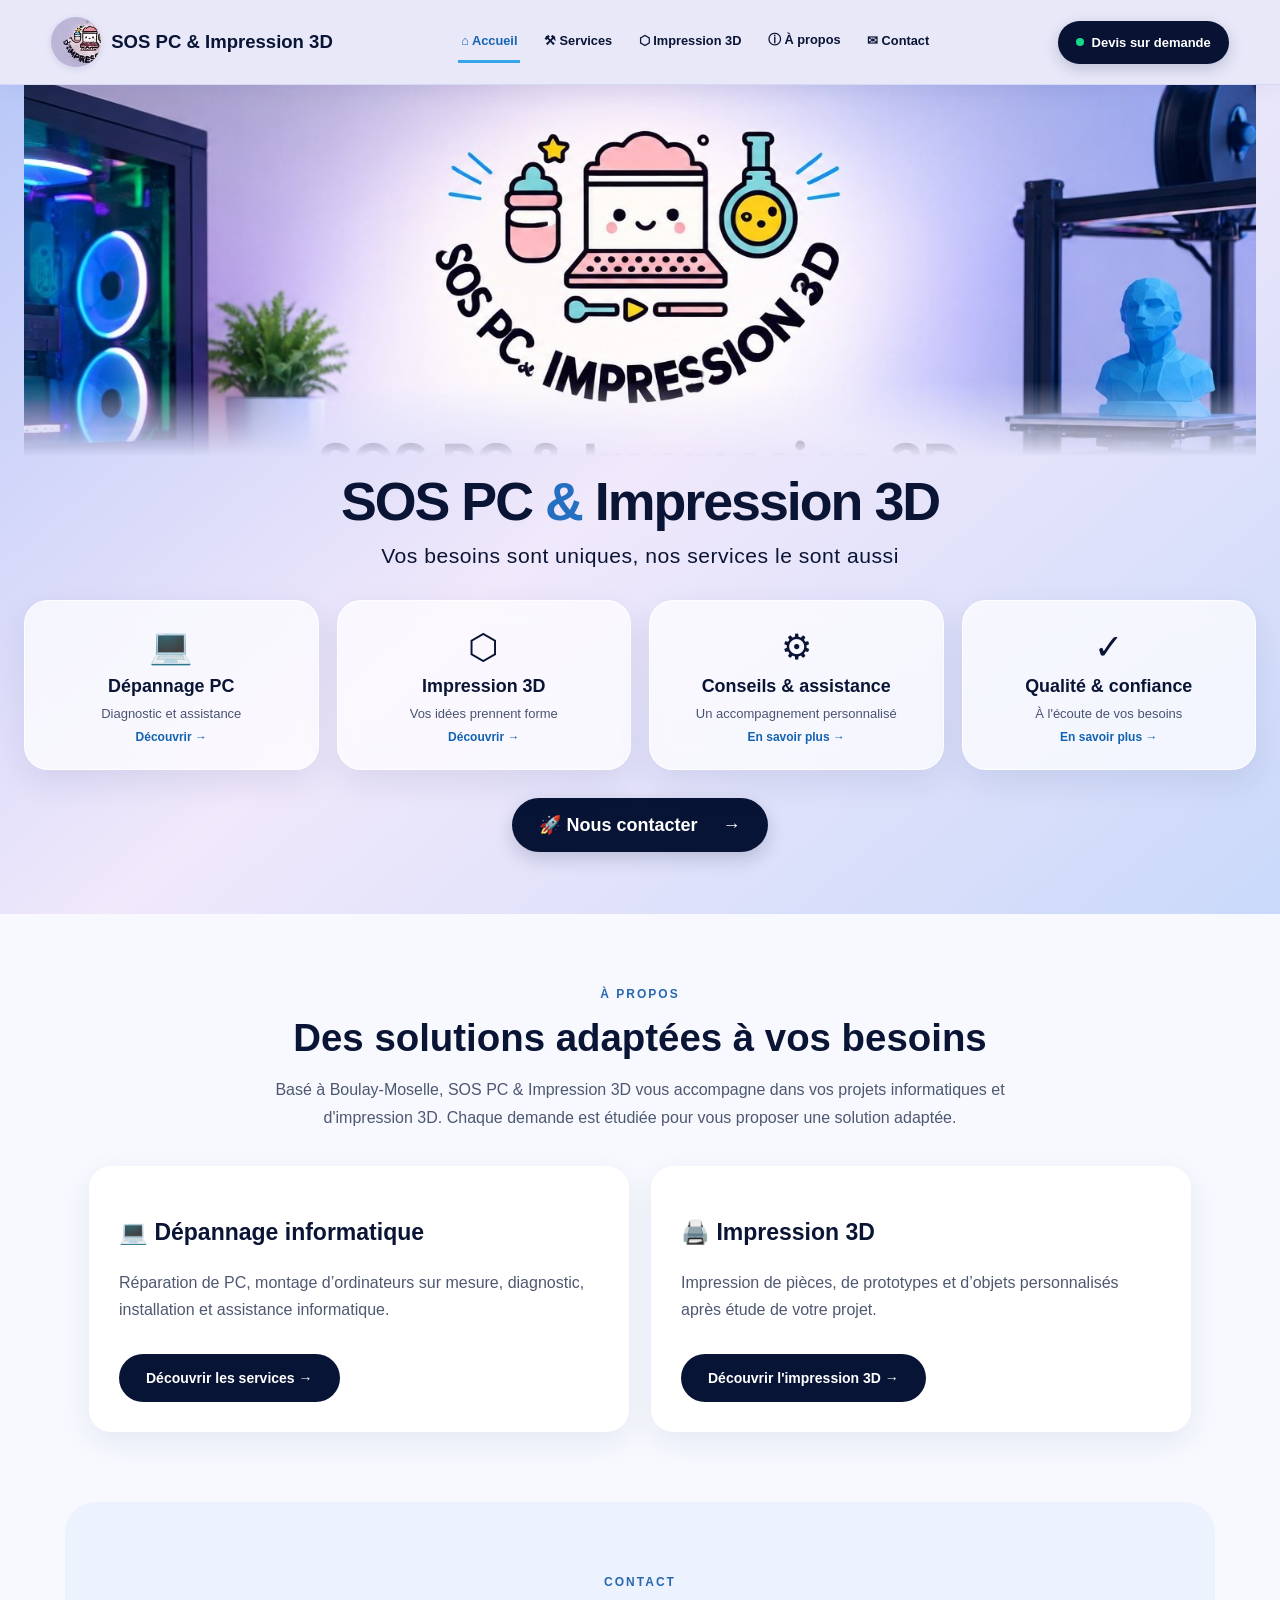
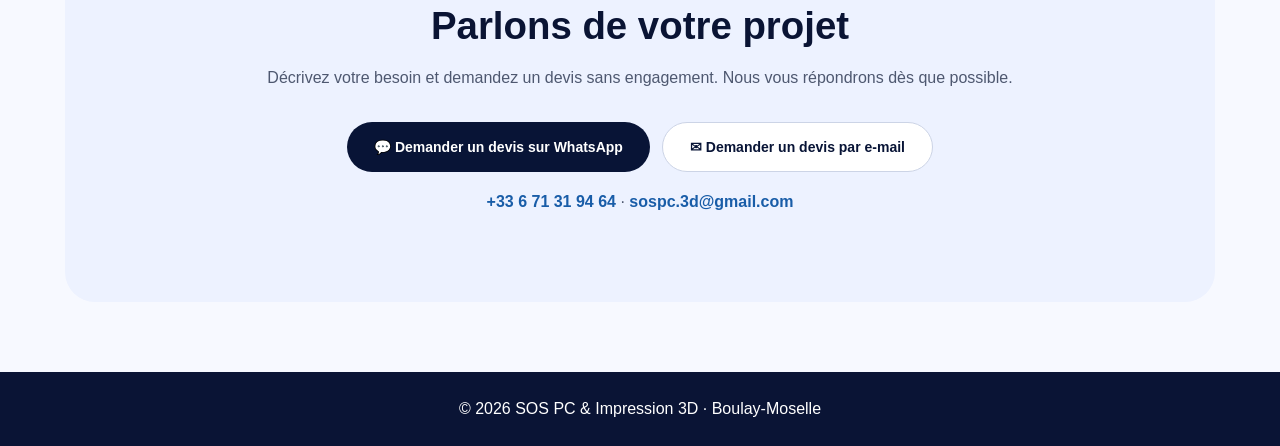
==== commit dc273ea5: "Polish French copy and improve narrow-screen readability" ====
--- a/index.html
+++ b/index.html
@@ -1,6 +1,6 @@
 <!doctype html>
 <html lang="fr"><head><meta charset="utf-8"><meta name="viewport" content="width=device-width,initial-scale=1"><meta name="theme-color" content="#e7e9ff"><meta name="description" content="Dépannage informatique et impression 3D à Boulay-Moselle. Demandez un devis par WhatsApp ou e-mail."><title>SOS PC & Impression 3D | Accueil</title><link rel="stylesheet" href="style.css"><link rel="icon" type="image/png" sizes="32x32" href="/favicon-32.png?v=20261013"><link rel="apple-touch-icon" sizes="180x180" href="/apple-touch-icon.png?v=20261013"><link rel="manifest" href="/site.webmanifest?v=20261013"><meta name="apple-mobile-web-app-capable" content="yes"><meta name="apple-mobile-web-app-title" content="SOS PC & Impression 3D"></head>
-<body><header class="topbar"><a class="brand" href="index.html"><span class="brand-icon brand-original" role="img" aria-label="Logótipo SOS PC"></span><span>SOS PC <span class="amp">&</span> Impression 3D</span></a><nav aria-label="Navigation principale"><a class="active" href="index.html">⌂ Accueil</a><a href="informatique.html">⚒ Services</a><a href="impression-3d.html">⬡ Impression 3D</a><a href="#apropos">ⓘ À propos</a><a href="#contact">✉ Contact</a></nav><a class="availability" href="#contact"><span class="dot"></span>Devis sur demande</a></header>
-<main><section class="new-hero" aria-labelledby="hero-title"><div class="hero-art" role="img" aria-label="Ordinateur gaming et imprimante 3D"></div><div class="hero-copy"><h1 id="hero-title">SOS PC <span>&amp;</span> Impression 3D</h1><p>Vos besoins sont uniques, nos services le sont aussi</p></div><div class="hero-cards"><a href="informatique.html" class="service-card"><span class="card-icon">💻</span><strong>Dépannage PC</strong><small>Diagnostic et assistance</small><span class="card-arrow">Découvrir →</span></a><a href="impression-3d.html" class="service-card"><span class="card-icon">⬡</span><strong>Impression 3D</strong><small>Vos idées prennent forme</small><span class="card-arrow">Découvrir →</span></a><a href="informatique.html" class="service-card"><span class="card-icon">⚙</span><strong>Conseils & Assistance</strong><small>Un accompagnement personnalisé</small><span class="card-arrow">En savoir plus →</span></a><a href="#apropos" class="service-card"><span class="card-icon">✓</span><strong>Qualité & Confiance</strong><small>À l'écoute de vos besoins</small><span class="card-arrow">En savoir plus →</span></a></div><a class="hero-cta" href="#contact">🚀 Nous contacter <span>→</span></a></section>
-<section class="section" id="apropos"><div class="section-heading"><span class="eyebrow">À PROPOS</span><h2>Des solutions adaptées à vos besoins</h2><p>Basé à Boulay-Moselle, SOS PC & Impression 3D vous accompagne dans vos projets informatiques et d'impression 3D. Les prestations sont confirmées selon chaque demande.</p></div><div class="grid"><article class="tile"><h3>💻 Dépannage informatique</h3><p>Réparation de PC, montage d’ordinateurs sur mesure, diagnostic, installation et assistance informatique.</p><a class="btn" href="informatique.html">Découvrir les services →</a></article><article class="tile"><h3>🖨️ Impression 3D</h3><p>Projets de pièces, prototypes et objets personnalisés, sur étude.</p><a class="btn" href="impression-3d.html">Découvrir l'impression 3D →</a></article></div></section>
+<body><header class="topbar"><a class="brand" href="index.html"><span class="brand-icon brand-original" role="img" aria-label="Logo SOS PC & Impression 3D"></span><span>SOS PC <span class="amp">&</span> Impression 3D</span></a><nav aria-label="Navigation principale"><a class="active" aria-current="page" href="index.html">⌂ Accueil</a><a href="informatique.html">⚒ Services</a><a href="impression-3d.html">⬡ Impression 3D</a><a href="#apropos">ⓘ À propos</a><a href="#contact">✉ Contact</a></nav><a class="availability" href="#contact"><span class="dot"></span>Devis sur demande</a></header>
+<main><section class="new-hero" aria-labelledby="hero-title"><div class="hero-art" role="img" aria-label="Ordinateur de jeu et imprimante 3D"></div><div class="hero-copy"><h1 id="hero-title">SOS PC <span>&amp;</span> Impression 3D</h1><p>Vos besoins sont uniques, nos services le sont aussi</p></div><div class="hero-cards"><a href="informatique.html" class="service-card"><span class="card-icon">💻</span><strong>Dépannage PC</strong><small>Diagnostic et assistance</small><span class="card-arrow">Découvrir →</span></a><a href="impression-3d.html" class="service-card"><span class="card-icon">⬡</span><strong>Impression 3D</strong><small>Vos idées prennent forme</small><span class="card-arrow">Découvrir →</span></a><a href="informatique.html" class="service-card"><span class="card-icon">⚙</span><strong>Conseils & assistance</strong><small>Un accompagnement personnalisé</small><span class="card-arrow">En savoir plus →</span></a><a href="#apropos" class="service-card"><span class="card-icon">✓</span><strong>Qualité & confiance</strong><small>À l'écoute de vos besoins</small><span class="card-arrow">En savoir plus →</span></a></div><a class="hero-cta" href="#contact">🚀 Nous contacter <span>→</span></a></section>
+<section class="section" id="apropos"><div class="section-heading"><span class="eyebrow">À PROPOS</span><h2>Des solutions adaptées à vos besoins</h2><p>Basé à Boulay-Moselle, SOS PC & Impression 3D vous accompagne dans vos projets informatiques et d'impression 3D. Chaque demande est étudiée pour vous proposer une solution adaptée.</p></div><div class="grid"><article class="tile"><h3>💻 Dépannage informatique</h3><p>Réparation de PC, montage d’ordinateurs sur mesure, diagnostic, installation et assistance informatique.</p><a class="btn" href="informatique.html">Découvrir les services →</a></article><article class="tile"><h3>🖨️ Impression 3D</h3><p>Impression de pièces, de prototypes et d’objets personnalisés après étude de votre projet.</p><a class="btn" href="impression-3d.html">Découvrir l'impression 3D →</a></article></div></section>
 <section class="section contact-section" id="contact"><span class="eyebrow">CONTACT</span><h2>Parlons de votre projet</h2><p>Décrivez votre besoin et demandez un devis sans engagement. Nous vous répondrons dès que possible.</p><div class="contact-actions"><a class="btn" target="_blank" rel="noopener" href="https://wa.me/33671319464?text=Bonjour%2C%20je%20souhaite%20demander%20un%20devis%20%C3%A0%20SOS%20PC%20%26%20Impression%203D.">💬 Demander un devis sur WhatsApp</a><a class="btn btn-light" href="mailto:sospc.3d@gmail.com?subject=Demande%20de%20devis%20SOS%20PC">✉ Demander un devis par e-mail</a></div><p><a href="tel:+33671319464">+33 6 71 31 94 64</a> · <a href="mailto:sospc.3d@gmail.com">sospc.3d@gmail.com</a></p></section></main><footer>© 2026 SOS PC & Impression 3D · Boulay-Moselle</footer></body></html>
--- a/style.css
+++ b/style.css
@@ -13,3 +13,8 @@
 .brand-original{background-position:-24px -4px;background-size:930px auto;background-color:#e8e8f9;border-radius:50%;image-rendering:auto;}
 .hero-art::after{content:none!important;}
 @media(max-width:720px){.brand-original{background-size:780px auto;background-position:-20px -3px;}}
+
+/* Keep navigation and contact controls readable on narrow screens. */
+@media(max-width:380px){.brand{white-space:normal;min-width:0}.brand>span:last-child{min-width:0}.site-header strong{overflow-wrap:anywhere}.btn{max-width:100%;text-align:center}.section p a{overflow-wrap:anywhere}}
+a:focus-visible{outline:3px solid #1764b4;outline-offset:4px}
+@media(prefers-reduced-motion:reduce){html{scroll-behavior:auto}a{transition:none!important}}
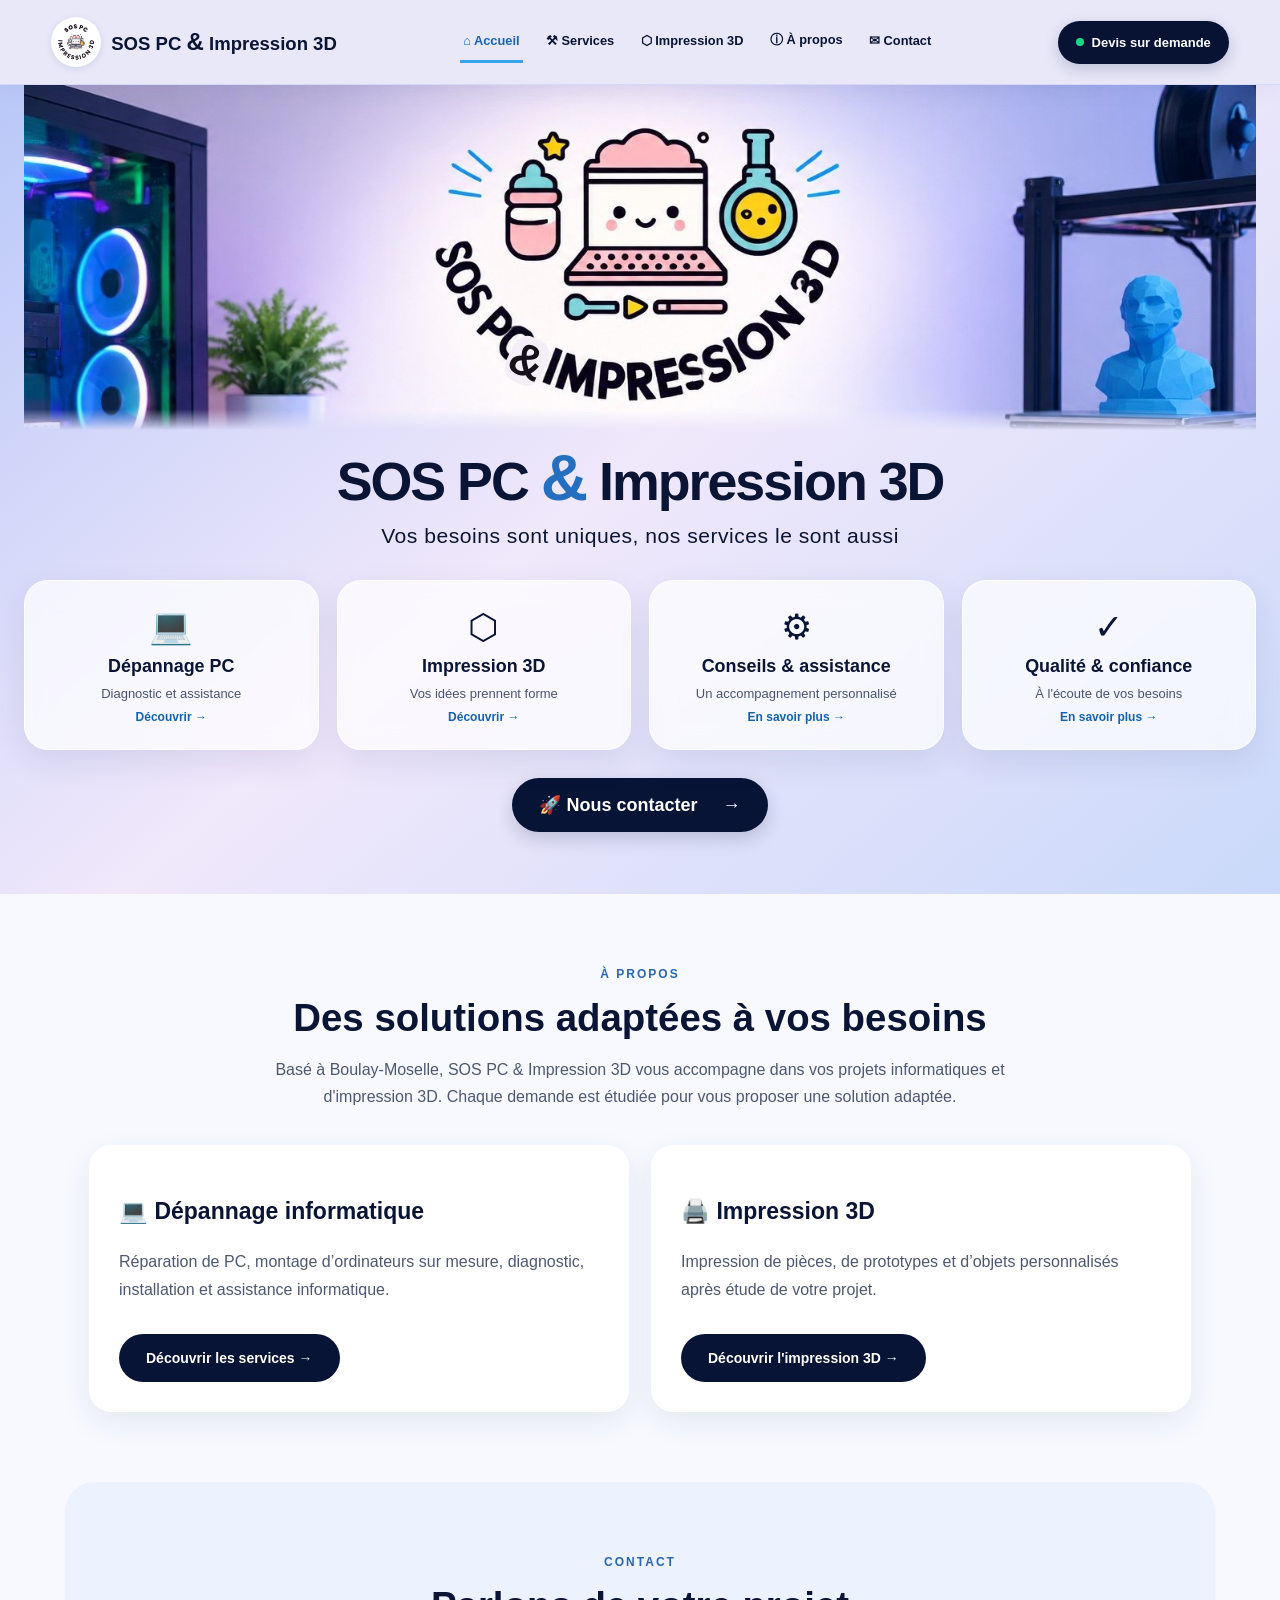
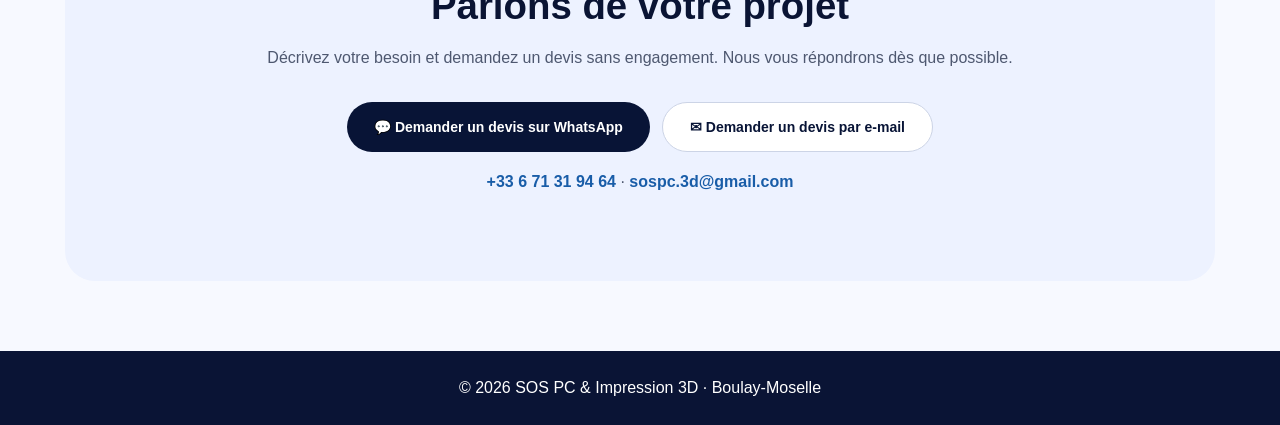
==== commit f44d5405: "Refresh cached styles so mobile loads corrected logo and hero" ====
--- a/index.html
+++ b/index.html
@@ -1,5 +1,5 @@
 <!doctype html>
-<html lang="fr"><head><meta charset="utf-8"><meta name="viewport" content="width=device-width,initial-scale=1"><meta name="theme-color" content="#e7e9ff"><meta name="description" content="Dépannage informatique et impression 3D à Boulay-Moselle. Demandez un devis par WhatsApp ou e-mail."><title>SOS PC & Impression 3D | Accueil</title><link rel="stylesheet" href="style.css"><link rel="icon" type="image/png" sizes="32x32" href="/favicon-32.png?v=20261013"><link rel="apple-touch-icon" sizes="180x180" href="/apple-touch-icon.png?v=20261013"><link rel="manifest" href="/site.webmanifest?v=20261013"><meta name="apple-mobile-web-app-capable" content="yes"><meta name="apple-mobile-web-app-title" content="SOS PC & Impression 3D"></head>
+<html lang="fr"><head><meta charset="utf-8"><meta name="viewport" content="width=device-width,initial-scale=1"><meta name="theme-color" content="#e7e9ff"><meta name="description" content="Dépannage informatique et impression 3D à Boulay-Moselle. Demandez un devis par WhatsApp ou e-mail."><title>SOS PC & Impression 3D | Accueil</title><link rel="stylesheet" href="style.css?v=20261013-0717"><link rel="icon" type="image/png" sizes="32x32" href="/favicon-32.png?v=20261013"><link rel="apple-touch-icon" sizes="180x180" href="/apple-touch-icon.png?v=20261013"><link rel="manifest" href="/site.webmanifest?v=20261013"><meta name="apple-mobile-web-app-capable" content="yes"><meta name="apple-mobile-web-app-title" content="SOS PC & Impression 3D"></head>
 <body><header class="topbar"><a class="brand" href="index.html"><span class="brand-icon brand-original" role="img" aria-label="Logo SOS PC & Impression 3D"></span><span>SOS PC <span class="amp">&</span> Impression 3D</span></a><nav aria-label="Navigation principale"><a class="active" aria-current="page" href="index.html">⌂ Accueil</a><a href="informatique.html">⚒ Services</a><a href="impression-3d.html">⬡ Impression 3D</a><a href="#apropos">ⓘ À propos</a><a href="#contact">✉ Contact</a></nav><a class="availability" href="#contact"><span class="dot"></span>Devis sur demande</a></header>
 <main><section class="new-hero" aria-labelledby="hero-title"><div class="hero-art" role="img" aria-label="Ordinateur de jeu et imprimante 3D"></div><div class="hero-copy"><h1 id="hero-title">SOS PC <span>&amp;</span> Impression 3D</h1><p>Vos besoins sont uniques, nos services le sont aussi</p></div><div class="hero-cards"><a href="informatique.html" class="service-card"><span class="card-icon">💻</span><strong>Dépannage PC</strong><small>Diagnostic et assistance</small><span class="card-arrow">Découvrir →</span></a><a href="impression-3d.html" class="service-card"><span class="card-icon">⬡</span><strong>Impression 3D</strong><small>Vos idées prennent forme</small><span class="card-arrow">Découvrir →</span></a><a href="informatique.html" class="service-card"><span class="card-icon">⚙</span><strong>Conseils & assistance</strong><small>Un accompagnement personnalisé</small><span class="card-arrow">En savoir plus →</span></a><a href="#apropos" class="service-card"><span class="card-icon">✓</span><strong>Qualité & confiance</strong><small>À l'écoute de vos besoins</small><span class="card-arrow">En savoir plus →</span></a></div><a class="hero-cta" href="#contact">🚀 Nous contacter <span>→</span></a></section>
 <section class="section" id="apropos"><div class="section-heading"><span class="eyebrow">À PROPOS</span><h2>Des solutions adaptées à vos besoins</h2><p>Basé à Boulay-Moselle, SOS PC & Impression 3D vous accompagne dans vos projets informatiques et d'impression 3D. Chaque demande est étudiée pour vous proposer une solution adaptée.</p></div><div class="grid"><article class="tile"><h3>💻 Dépannage informatique</h3><p>Réparation de PC, montage d’ordinateurs sur mesure, diagnostic, installation et assistance informatique.</p><a class="btn" href="informatique.html">Découvrir les services →</a></article><article class="tile"><h3>🖨️ Impression 3D</h3><p>Impression de pièces, de prototypes et d’objets personnalisés après étude de votre projet.</p><a class="btn" href="impression-3d.html">Découvrir l'impression 3D →</a></article></div></section>
--- a/style.css
+++ b/style.css
@@ -11,10 +11,22 @@
 
 /* Refined original brand crop, preserving the approved artwork. */
 .brand-original{background-position:-24px -4px;background-size:930px auto;background-color:#e8e8f9;border-radius:50%;image-rendering:auto;}
-.hero-art::after{content:none!important;}
+.hero-art::after{content:none;}
 @media(max-width:720px){.brand-original{background-size:780px auto;background-position:-20px -3px;}}
 
 /* Keep navigation and contact controls readable on narrow screens. */
 @media(max-width:380px){.brand{white-space:normal;min-width:0}.brand>span:last-child{min-width:0}.site-header strong{overflow-wrap:anywhere}.btn{max-width:100%;text-align:center}.section p a{overflow-wrap:anywhere}}
 a:focus-visible{outline:3px solid #1764b4;outline-offset:4px}
 @media(prefers-reduced-motion:reduce){html{scroll-behavior:auto}a{transition:none!important}}
+
+/* Center the supplied logo and crop only the duplicate lettering from the hero. */
+.brand-original{background-image:url('/icon-192.png?v=20261013');background-size:contain;background-position:center;background-color:#fff}
+.hero-art{width:100%;height:auto;aspect-ratio:1536/430;background-size:100% auto;background-position:center 18.52%;mask-image:linear-gradient(to bottom,black 94%,transparent 100%)}
+.brand .amp{display:inline-block;font-size:1.3em;line-height:1;font-weight:900}
+.hero-copy h1 span{display:inline-block;font-size:1.22em;line-height:1;font-weight:900}
+@media(max-width:720px){.brand-original{background-size:contain;background-position:center}.hero-art{height:auto;aspect-ratio:1536/430;background-size:100% auto;background-position:center 18.52%}}
+
+/* Match the ampersand to the curved lettering in the original hero logo. */
+.hero-art{container-type:inline-size}
+.hero-art::after{content:"&";left:40.8%;top:80%;width:3.1%;height:14%;display:flex;align-items:center;justify-content:center;font-family:Arial,sans-serif;font-size:3.8cqw;font-weight:900;line-height:1;color:#151019;background:#f4eef8;border-radius:35%;transform:translate(-50%,-50%) rotate(25deg);text-shadow:none;padding:0}
+@media(max-width:720px){.hero-art::after{left:40.8%;top:80%;font-size:3.8cqw}}
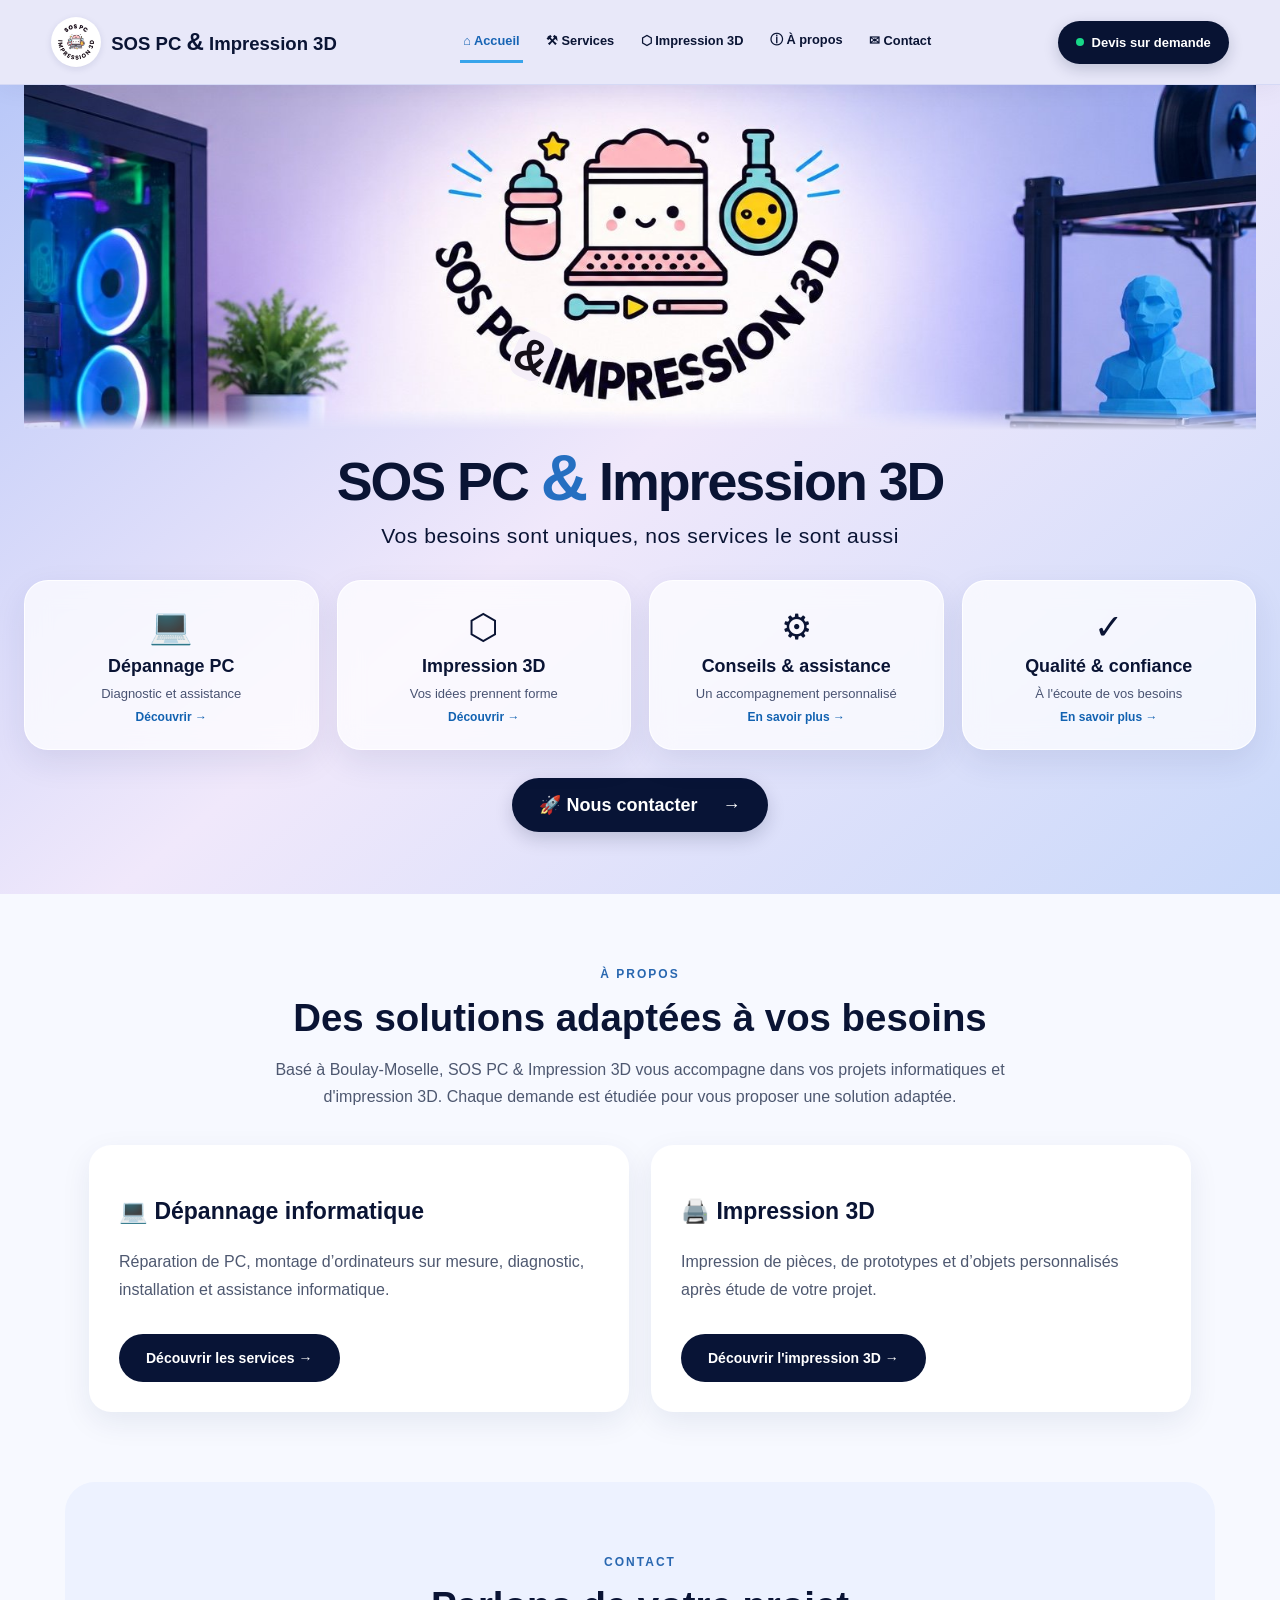
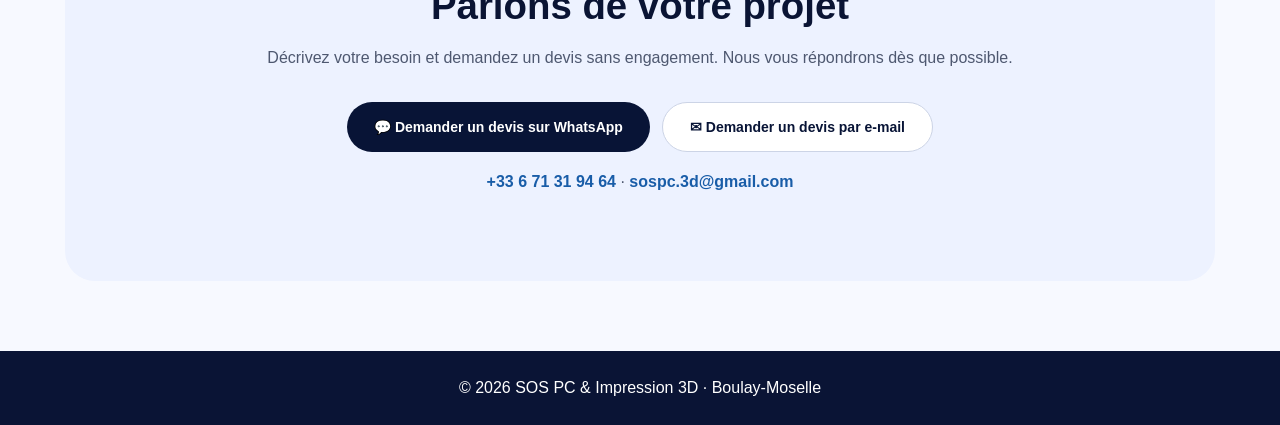
==== commit 5ca09614: "Move curved logo ampersand slightly upward and right" ====
--- a/index.html
+++ b/index.html
@@ -1,5 +1,5 @@
 <!doctype html>
-<html lang="fr"><head><meta charset="utf-8"><meta name="viewport" content="width=device-width,initial-scale=1"><meta name="theme-color" content="#e7e9ff"><meta name="description" content="Dépannage informatique et impression 3D à Boulay-Moselle. Demandez un devis par WhatsApp ou e-mail."><title>SOS PC & Impression 3D | Accueil</title><link rel="stylesheet" href="style.css?v=20261013-0717"><link rel="icon" type="image/png" sizes="32x32" href="/favicon-32.png?v=20261013"><link rel="apple-touch-icon" sizes="180x180" href="/apple-touch-icon.png?v=20261013"><link rel="manifest" href="/site.webmanifest?v=20261013"><meta name="apple-mobile-web-app-capable" content="yes"><meta name="apple-mobile-web-app-title" content="SOS PC & Impression 3D"></head>
+<html lang="fr"><head><meta charset="utf-8"><meta name="viewport" content="width=device-width,initial-scale=1"><meta name="theme-color" content="#e7e9ff"><meta name="description" content="Dépannage informatique et impression 3D à Boulay-Moselle. Demandez un devis par WhatsApp ou e-mail."><title>SOS PC & Impression 3D | Accueil</title><link rel="stylesheet" href="style.css?v=20261013-0744"><link rel="icon" type="image/png" sizes="32x32" href="/favicon-32.png?v=20261013"><link rel="apple-touch-icon" sizes="180x180" href="/apple-touch-icon.png?v=20261013"><link rel="manifest" href="/site.webmanifest?v=20261013"><meta name="apple-mobile-web-app-capable" content="yes"><meta name="apple-mobile-web-app-title" content="SOS PC & Impression 3D"></head>
 <body><header class="topbar"><a class="brand" href="index.html"><span class="brand-icon brand-original" role="img" aria-label="Logo SOS PC & Impression 3D"></span><span>SOS PC <span class="amp">&</span> Impression 3D</span></a><nav aria-label="Navigation principale"><a class="active" aria-current="page" href="index.html">⌂ Accueil</a><a href="informatique.html">⚒ Services</a><a href="impression-3d.html">⬡ Impression 3D</a><a href="#apropos">ⓘ À propos</a><a href="#contact">✉ Contact</a></nav><a class="availability" href="#contact"><span class="dot"></span>Devis sur demande</a></header>
 <main><section class="new-hero" aria-labelledby="hero-title"><div class="hero-art" role="img" aria-label="Ordinateur de jeu et imprimante 3D"></div><div class="hero-copy"><h1 id="hero-title">SOS PC <span>&amp;</span> Impression 3D</h1><p>Vos besoins sont uniques, nos services le sont aussi</p></div><div class="hero-cards"><a href="informatique.html" class="service-card"><span class="card-icon">💻</span><strong>Dépannage PC</strong><small>Diagnostic et assistance</small><span class="card-arrow">Découvrir →</span></a><a href="impression-3d.html" class="service-card"><span class="card-icon">⬡</span><strong>Impression 3D</strong><small>Vos idées prennent forme</small><span class="card-arrow">Découvrir →</span></a><a href="informatique.html" class="service-card"><span class="card-icon">⚙</span><strong>Conseils & assistance</strong><small>Un accompagnement personnalisé</small><span class="card-arrow">En savoir plus →</span></a><a href="#apropos" class="service-card"><span class="card-icon">✓</span><strong>Qualité & confiance</strong><small>À l'écoute de vos besoins</small><span class="card-arrow">En savoir plus →</span></a></div><a class="hero-cta" href="#contact">🚀 Nous contacter <span>→</span></a></section>
 <section class="section" id="apropos"><div class="section-heading"><span class="eyebrow">À PROPOS</span><h2>Des solutions adaptées à vos besoins</h2><p>Basé à Boulay-Moselle, SOS PC & Impression 3D vous accompagne dans vos projets informatiques et d'impression 3D. Chaque demande est étudiée pour vous proposer une solution adaptée.</p></div><div class="grid"><article class="tile"><h3>💻 Dépannage informatique</h3><p>Réparation de PC, montage d’ordinateurs sur mesure, diagnostic, installation et assistance informatique.</p><a class="btn" href="informatique.html">Découvrir les services →</a></article><article class="tile"><h3>🖨️ Impression 3D</h3><p>Impression de pièces, de prototypes et d’objets personnalisés après étude de votre projet.</p><a class="btn" href="impression-3d.html">Découvrir l'impression 3D →</a></article></div></section>
--- a/style.css
+++ b/style.css
@@ -28,5 +28,5 @@
 
 /* Match the ampersand to the curved lettering in the original hero logo. */
 .hero-art{container-type:inline-size}
-.hero-art::after{content:"&";left:40.8%;top:80%;width:3.1%;height:14%;display:flex;align-items:center;justify-content:center;font-family:Arial,sans-serif;font-size:3.8cqw;font-weight:900;line-height:1;color:#151019;background:#f4eef8;border-radius:35%;transform:translate(-50%,-50%) rotate(25deg);text-shadow:none;padding:0}
-@media(max-width:720px){.hero-art::after{left:40.8%;top:80%;font-size:3.8cqw}}
+.hero-art::after{content:"&";left:41.2%;top:78.5%;width:3.1%;height:14%;display:flex;align-items:center;justify-content:center;font-family:Arial,sans-serif;font-size:3.8cqw;font-weight:900;line-height:1;color:#151019;background:#f4eef8;border-radius:35%;transform:translate(-50%,-50%) rotate(25deg);text-shadow:none;padding:0}
+@media(max-width:720px){.hero-art::after{left:41.2%;top:78.5%;font-size:3.8cqw}}
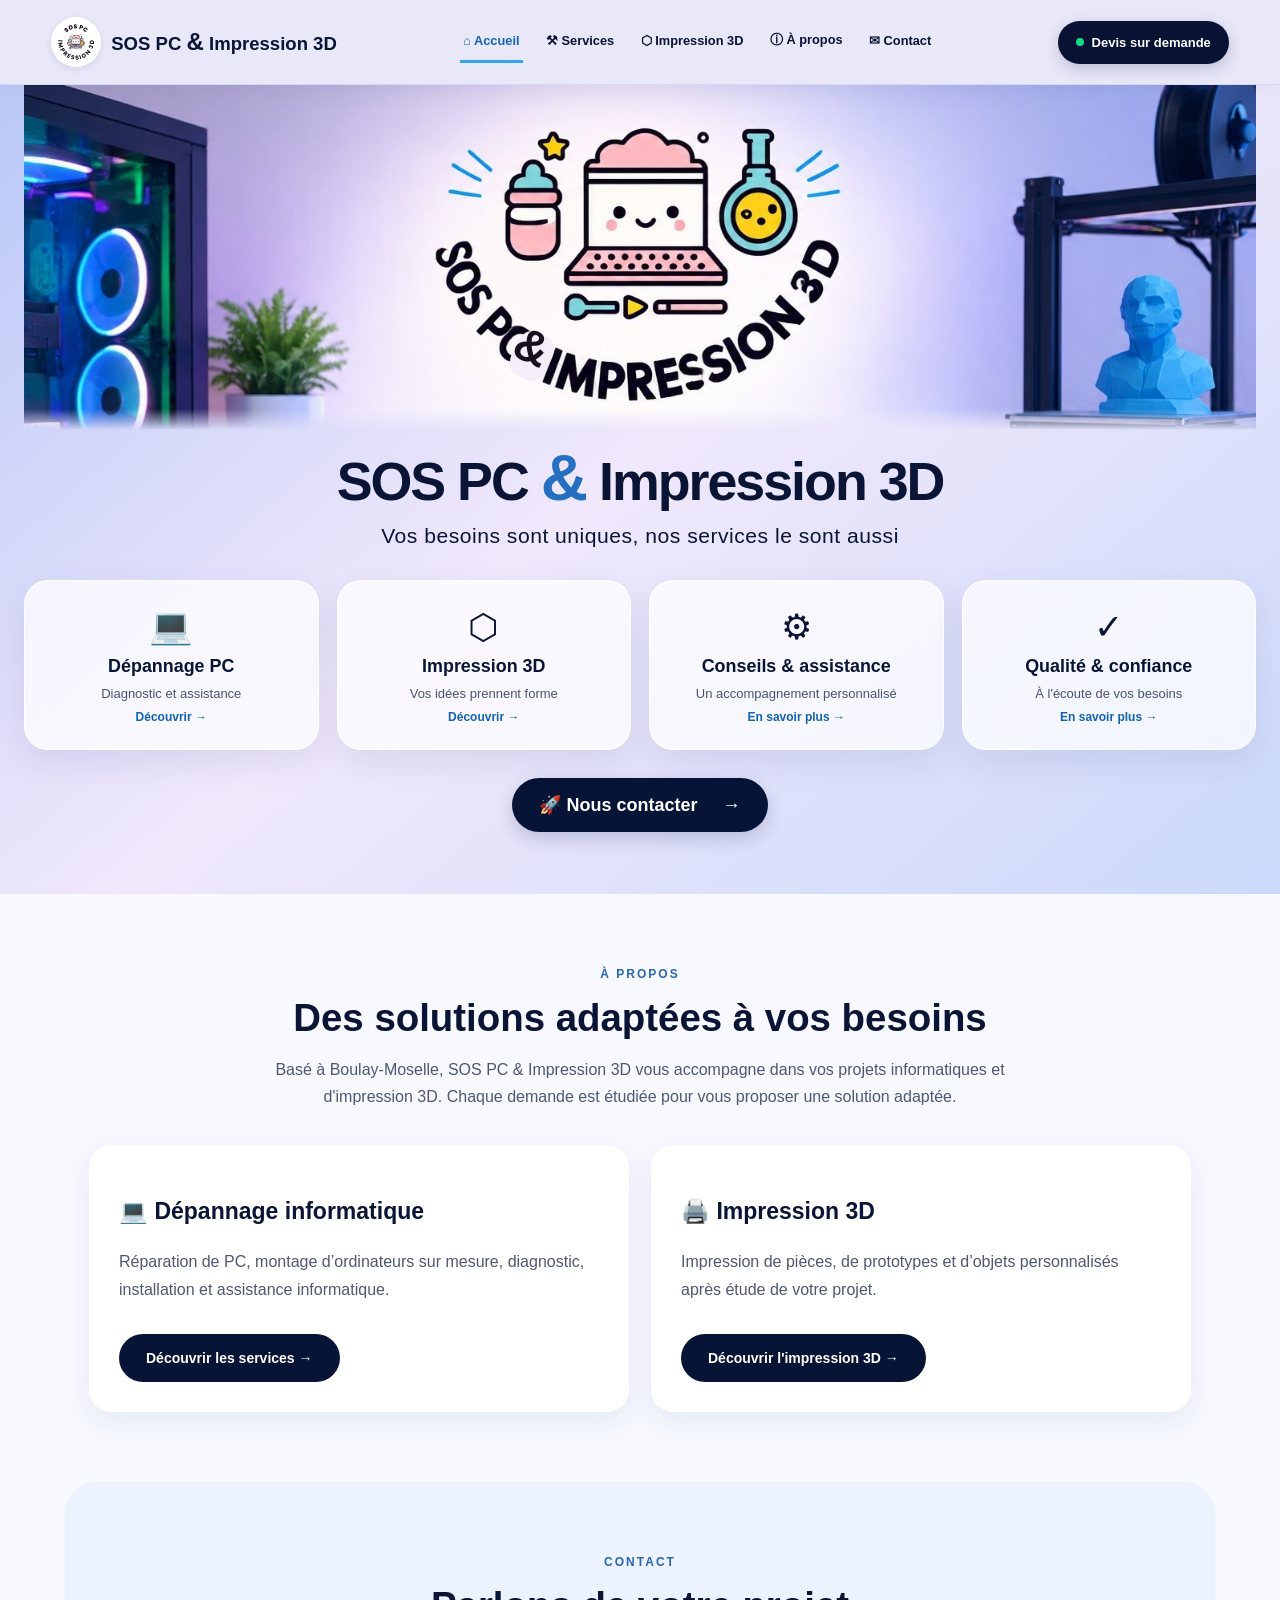
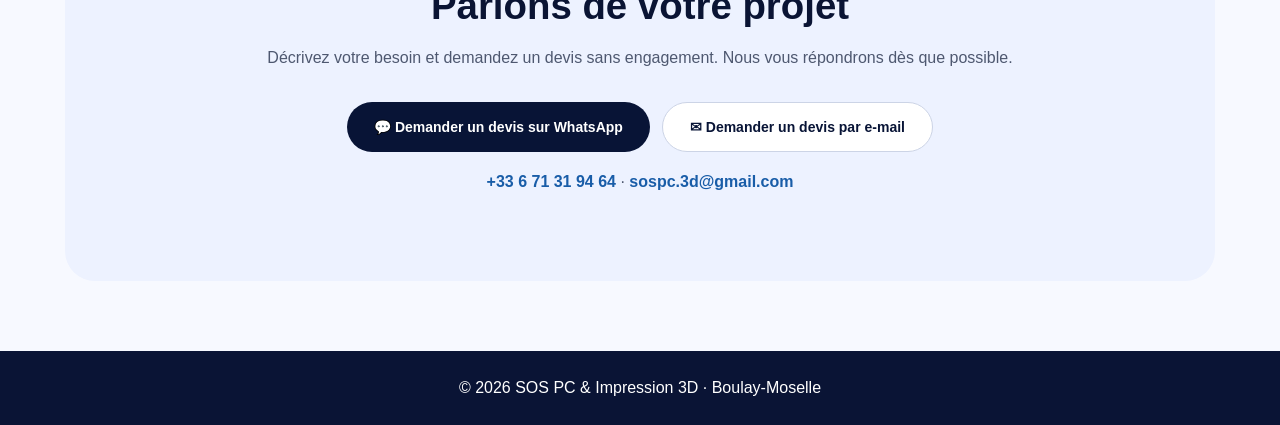
==== commit 47dfca65: "Align curved logo ampersand higher while preserving original cover" ====
--- a/index.html
+++ b/index.html
@@ -1,5 +1,5 @@
 <!doctype html>
-<html lang="fr"><head><meta charset="utf-8"><meta name="viewport" content="width=device-width,initial-scale=1"><meta name="theme-color" content="#e7e9ff"><meta name="description" content="Dépannage informatique et impression 3D à Boulay-Moselle. Demandez un devis par WhatsApp ou e-mail."><title>SOS PC & Impression 3D | Accueil</title><link rel="stylesheet" href="style.css?v=20261013-0744"><link rel="icon" type="image/png" sizes="32x32" href="/favicon-32.png?v=20261013"><link rel="apple-touch-icon" sizes="180x180" href="/apple-touch-icon.png?v=20261013"><link rel="manifest" href="/site.webmanifest?v=20261013"><meta name="apple-mobile-web-app-capable" content="yes"><meta name="apple-mobile-web-app-title" content="SOS PC & Impression 3D"></head>
+<html lang="fr"><head><meta charset="utf-8"><meta name="viewport" content="width=device-width,initial-scale=1"><meta name="theme-color" content="#e7e9ff"><meta name="description" content="Dépannage informatique et impression 3D à Boulay-Moselle. Demandez un devis par WhatsApp ou e-mail."><title>SOS PC & Impression 3D | Accueil</title><link rel="stylesheet" href="style.css?v=20261014-amp-align"><link rel="icon" type="image/png" sizes="32x32" href="/favicon-32.png?v=20261013"><link rel="apple-touch-icon" sizes="180x180" href="/apple-touch-icon.png?v=20261013"><link rel="manifest" href="/site.webmanifest?v=20261013"><meta name="apple-mobile-web-app-capable" content="yes"><meta name="apple-mobile-web-app-title" content="SOS PC & Impression 3D"></head>
 <body><header class="topbar"><a class="brand" href="index.html"><span class="brand-icon brand-original" role="img" aria-label="Logo SOS PC & Impression 3D"></span><span>SOS PC <span class="amp">&</span> Impression 3D</span></a><nav aria-label="Navigation principale"><a class="active" aria-current="page" href="index.html">⌂ Accueil</a><a href="informatique.html">⚒ Services</a><a href="impression-3d.html">⬡ Impression 3D</a><a href="#apropos">ⓘ À propos</a><a href="#contact">✉ Contact</a></nav><a class="availability" href="#contact"><span class="dot"></span>Devis sur demande</a></header>
 <main><section class="new-hero" aria-labelledby="hero-title"><div class="hero-art" role="img" aria-label="Ordinateur de jeu et imprimante 3D"></div><div class="hero-copy"><h1 id="hero-title">SOS PC <span>&amp;</span> Impression 3D</h1><p>Vos besoins sont uniques, nos services le sont aussi</p></div><div class="hero-cards"><a href="informatique.html" class="service-card"><span class="card-icon">💻</span><strong>Dépannage PC</strong><small>Diagnostic et assistance</small><span class="card-arrow">Découvrir →</span></a><a href="impression-3d.html" class="service-card"><span class="card-icon">⬡</span><strong>Impression 3D</strong><small>Vos idées prennent forme</small><span class="card-arrow">Découvrir →</span></a><a href="informatique.html" class="service-card"><span class="card-icon">⚙</span><strong>Conseils & assistance</strong><small>Un accompagnement personnalisé</small><span class="card-arrow">En savoir plus →</span></a><a href="#apropos" class="service-card"><span class="card-icon">✓</span><strong>Qualité & confiance</strong><small>À l'écoute de vos besoins</small><span class="card-arrow">En savoir plus →</span></a></div><a class="hero-cta" href="#contact">🚀 Nous contacter <span>→</span></a></section>
 <section class="section" id="apropos"><div class="section-heading"><span class="eyebrow">À PROPOS</span><h2>Des solutions adaptées à vos besoins</h2><p>Basé à Boulay-Moselle, SOS PC & Impression 3D vous accompagne dans vos projets informatiques et d'impression 3D. Chaque demande est étudiée pour vous proposer une solution adaptée.</p></div><div class="grid"><article class="tile"><h3>💻 Dépannage informatique</h3><p>Réparation de PC, montage d’ordinateurs sur mesure, diagnostic, installation et assistance informatique.</p><a class="btn" href="informatique.html">Découvrir les services →</a></article><article class="tile"><h3>🖨️ Impression 3D</h3><p>Impression de pièces, de prototypes et d’objets personnalisés après étude de votre projet.</p><a class="btn" href="impression-3d.html">Découvrir l'impression 3D →</a></article></div></section>
--- a/style.css
+++ b/style.css
@@ -28,5 +28,7 @@
 
 /* Match the ampersand to the curved lettering in the original hero logo. */
 .hero-art{container-type:inline-size}
-.hero-art::after{content:"&";left:41.2%;top:78.5%;width:3.1%;height:14%;display:flex;align-items:center;justify-content:center;font-family:Arial,sans-serif;font-size:3.8cqw;font-weight:900;line-height:1;color:#151019;background:#f4eef8;border-radius:35%;transform:translate(-50%,-50%) rotate(25deg);text-shadow:none;padding:0}
-@media(max-width:720px){.hero-art::after{left:41.2%;top:78.5%;font-size:3.8cqw}}
+/* Keep the original tiny symbol covered independently of the raised letter. */
+.hero-art::before{content:"";position:absolute;left:41.2%;top:78.5%;width:3.1%;height:14%;background:#f4eef8;border-radius:35%;transform:translate(-50%,-50%) rotate(25deg);pointer-events:none}
+.hero-art::after{content:"&";left:41.2%;top:76%;width:3.1%;height:14%;display:flex;align-items:center;justify-content:center;font-family:Arial,sans-serif;font-size:3.8cqw;font-weight:900;line-height:1;color:#151019;background:transparent;border-radius:0;transform:translate(-50%,-50%) rotate(25deg);text-shadow:none;padding:0}
+@media(max-width:720px){.hero-art::after{left:41.2%;top:76%;font-size:3.8cqw}}
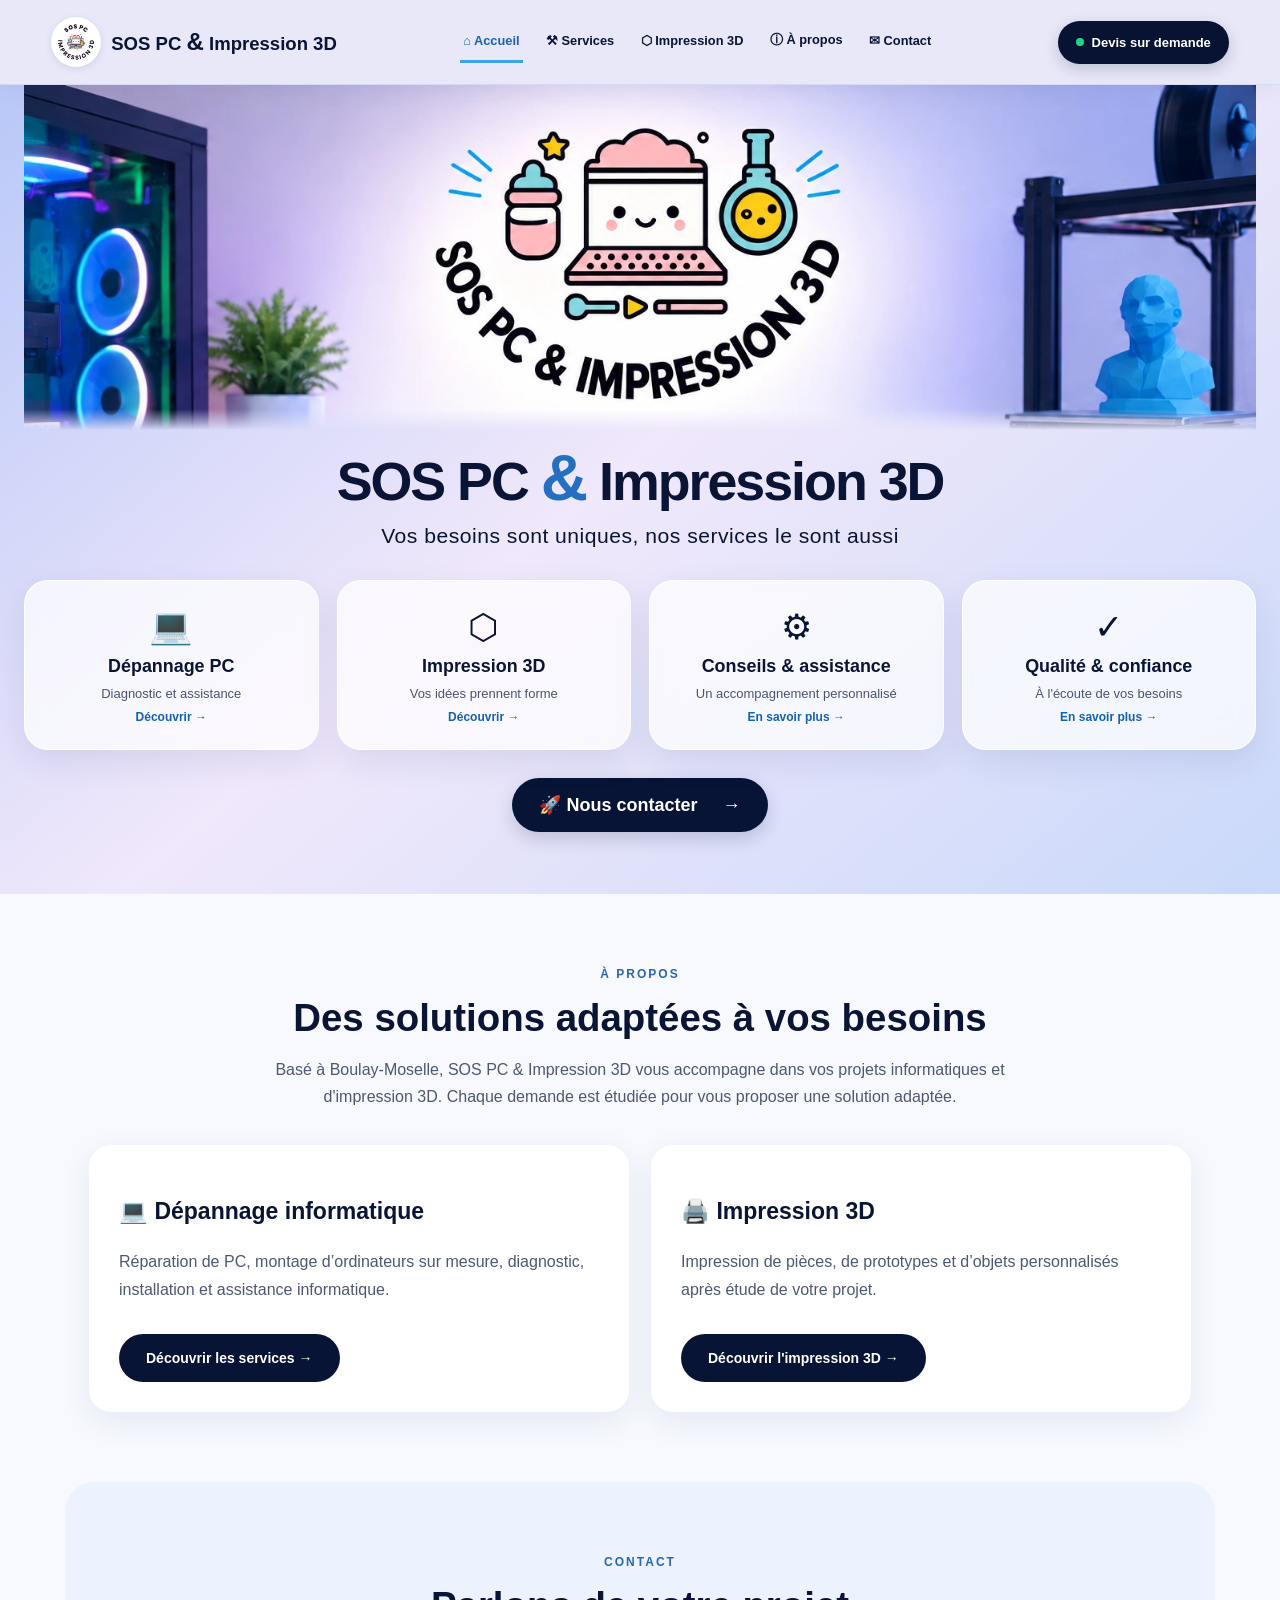
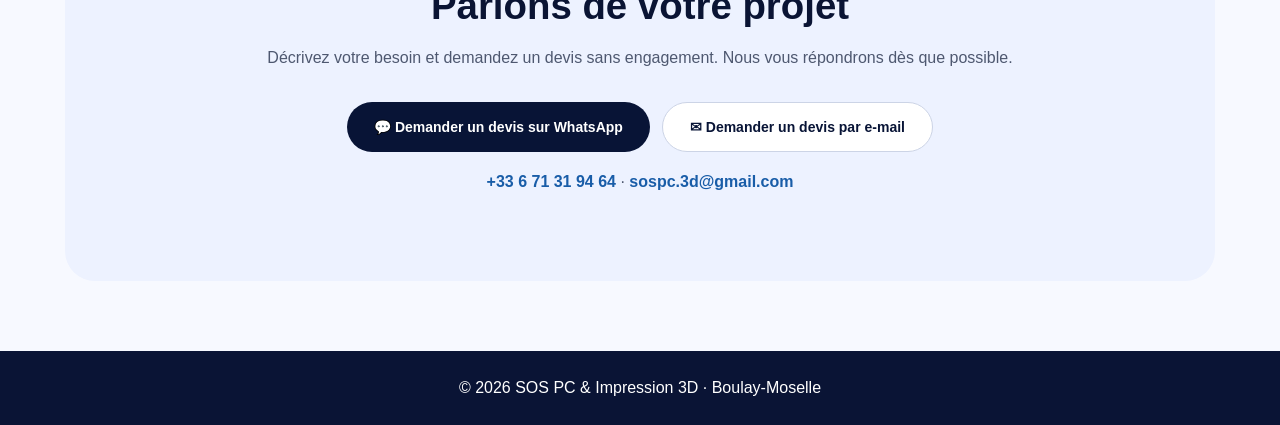
==== commit 3764fa81: "Integrate corrected curved ampersand into hero artwork and remove overlays" ====
--- a/index.html
+++ b/index.html
@@ -1,5 +1,5 @@
 <!doctype html>
-<html lang="fr"><head><meta charset="utf-8"><meta name="viewport" content="width=device-width,initial-scale=1"><meta name="theme-color" content="#e7e9ff"><meta name="description" content="Dépannage informatique et impression 3D à Boulay-Moselle. Demandez un devis par WhatsApp ou e-mail."><title>SOS PC & Impression 3D | Accueil</title><link rel="stylesheet" href="style.css?v=20261014-amp-align"><link rel="icon" type="image/png" sizes="32x32" href="/favicon-32.png?v=20261013"><link rel="apple-touch-icon" sizes="180x180" href="/apple-touch-icon.png?v=20261013"><link rel="manifest" href="/site.webmanifest?v=20261013"><meta name="apple-mobile-web-app-capable" content="yes"><meta name="apple-mobile-web-app-title" content="SOS PC & Impression 3D"></head>
+<html lang="fr"><head><meta charset="utf-8"><meta name="viewport" content="width=device-width,initial-scale=1"><meta name="theme-color" content="#e7e9ff"><meta name="description" content="Dépannage informatique et impression 3D à Boulay-Moselle. Demandez un devis par WhatsApp ou e-mail."><title>SOS PC & Impression 3D | Accueil</title><link rel="stylesheet" href="style.css?v=20261014-integrated-logo"><link rel="icon" type="image/png" sizes="32x32" href="/favicon-32.png?v=20261013"><link rel="apple-touch-icon" sizes="180x180" href="/apple-touch-icon.png?v=20261013"><link rel="manifest" href="/site.webmanifest?v=20261013"><meta name="apple-mobile-web-app-capable" content="yes"><meta name="apple-mobile-web-app-title" content="SOS PC & Impression 3D"></head>
 <body><header class="topbar"><a class="brand" href="index.html"><span class="brand-icon brand-original" role="img" aria-label="Logo SOS PC & Impression 3D"></span><span>SOS PC <span class="amp">&</span> Impression 3D</span></a><nav aria-label="Navigation principale"><a class="active" aria-current="page" href="index.html">⌂ Accueil</a><a href="informatique.html">⚒ Services</a><a href="impression-3d.html">⬡ Impression 3D</a><a href="#apropos">ⓘ À propos</a><a href="#contact">✉ Contact</a></nav><a class="availability" href="#contact"><span class="dot"></span>Devis sur demande</a></header>
 <main><section class="new-hero" aria-labelledby="hero-title"><div class="hero-art" role="img" aria-label="Ordinateur de jeu et imprimante 3D"></div><div class="hero-copy"><h1 id="hero-title">SOS PC <span>&amp;</span> Impression 3D</h1><p>Vos besoins sont uniques, nos services le sont aussi</p></div><div class="hero-cards"><a href="informatique.html" class="service-card"><span class="card-icon">💻</span><strong>Dépannage PC</strong><small>Diagnostic et assistance</small><span class="card-arrow">Découvrir →</span></a><a href="impression-3d.html" class="service-card"><span class="card-icon">⬡</span><strong>Impression 3D</strong><small>Vos idées prennent forme</small><span class="card-arrow">Découvrir →</span></a><a href="informatique.html" class="service-card"><span class="card-icon">⚙</span><strong>Conseils & assistance</strong><small>Un accompagnement personnalisé</small><span class="card-arrow">En savoir plus →</span></a><a href="#apropos" class="service-card"><span class="card-icon">✓</span><strong>Qualité & confiance</strong><small>À l'écoute de vos besoins</small><span class="card-arrow">En savoir plus →</span></a></div><a class="hero-cta" href="#contact">🚀 Nous contacter <span>→</span></a></section>
 <section class="section" id="apropos"><div class="section-heading"><span class="eyebrow">À PROPOS</span><h2>Des solutions adaptées à vos besoins</h2><p>Basé à Boulay-Moselle, SOS PC & Impression 3D vous accompagne dans vos projets informatiques et d'impression 3D. Chaque demande est étudiée pour vous proposer une solution adaptée.</p></div><div class="grid"><article class="tile"><h3>💻 Dépannage informatique</h3><p>Réparation de PC, montage d’ordinateurs sur mesure, diagnostic, installation et assistance informatique.</p><a class="btn" href="informatique.html">Découvrir les services →</a></article><article class="tile"><h3>🖨️ Impression 3D</h3><p>Impression de pièces, de prototypes et d’objets personnalisés après étude de votre projet.</p><a class="btn" href="impression-3d.html">Découvrir l'impression 3D →</a></article></div></section>
--- a/style.css
+++ b/style.css
@@ -26,9 +26,7 @@
 .hero-copy h1 span{display:inline-block;font-size:1.22em;line-height:1;font-weight:900}
 @media(max-width:720px){.brand-original{background-size:contain;background-position:center}.hero-art{height:auto;aspect-ratio:1536/430;background-size:100% auto;background-position:center 18.52%}}
 
-/* Match the ampersand to the curved lettering in the original hero logo. */
-.hero-art{container-type:inline-size}
-/* Keep the original tiny symbol covered independently of the raised letter. */
-.hero-art::before{content:"";position:absolute;left:41.2%;top:78.5%;width:3.1%;height:14%;background:#f4eef8;border-radius:35%;transform:translate(-50%,-50%) rotate(25deg);pointer-events:none}
-.hero-art::after{content:"&";left:41.2%;top:76%;width:3.1%;height:14%;display:flex;align-items:center;justify-content:center;font-family:Arial,sans-serif;font-size:3.8cqw;font-weight:900;line-height:1;color:#151019;background:transparent;border-radius:0;transform:translate(-50%,-50%) rotate(25deg);text-shadow:none;padding:0}
-@media(max-width:720px){.hero-art::after{left:41.2%;top:76%;font-size:3.8cqw}}
+
+/* Curved lettering is now part of the artwork, without positioned overlays. */
+.hero-art{background-image:url("hero-logo-corrected.webp");container-type:normal}
+.hero-art::before,.hero-art::after{content:none;display:none}
